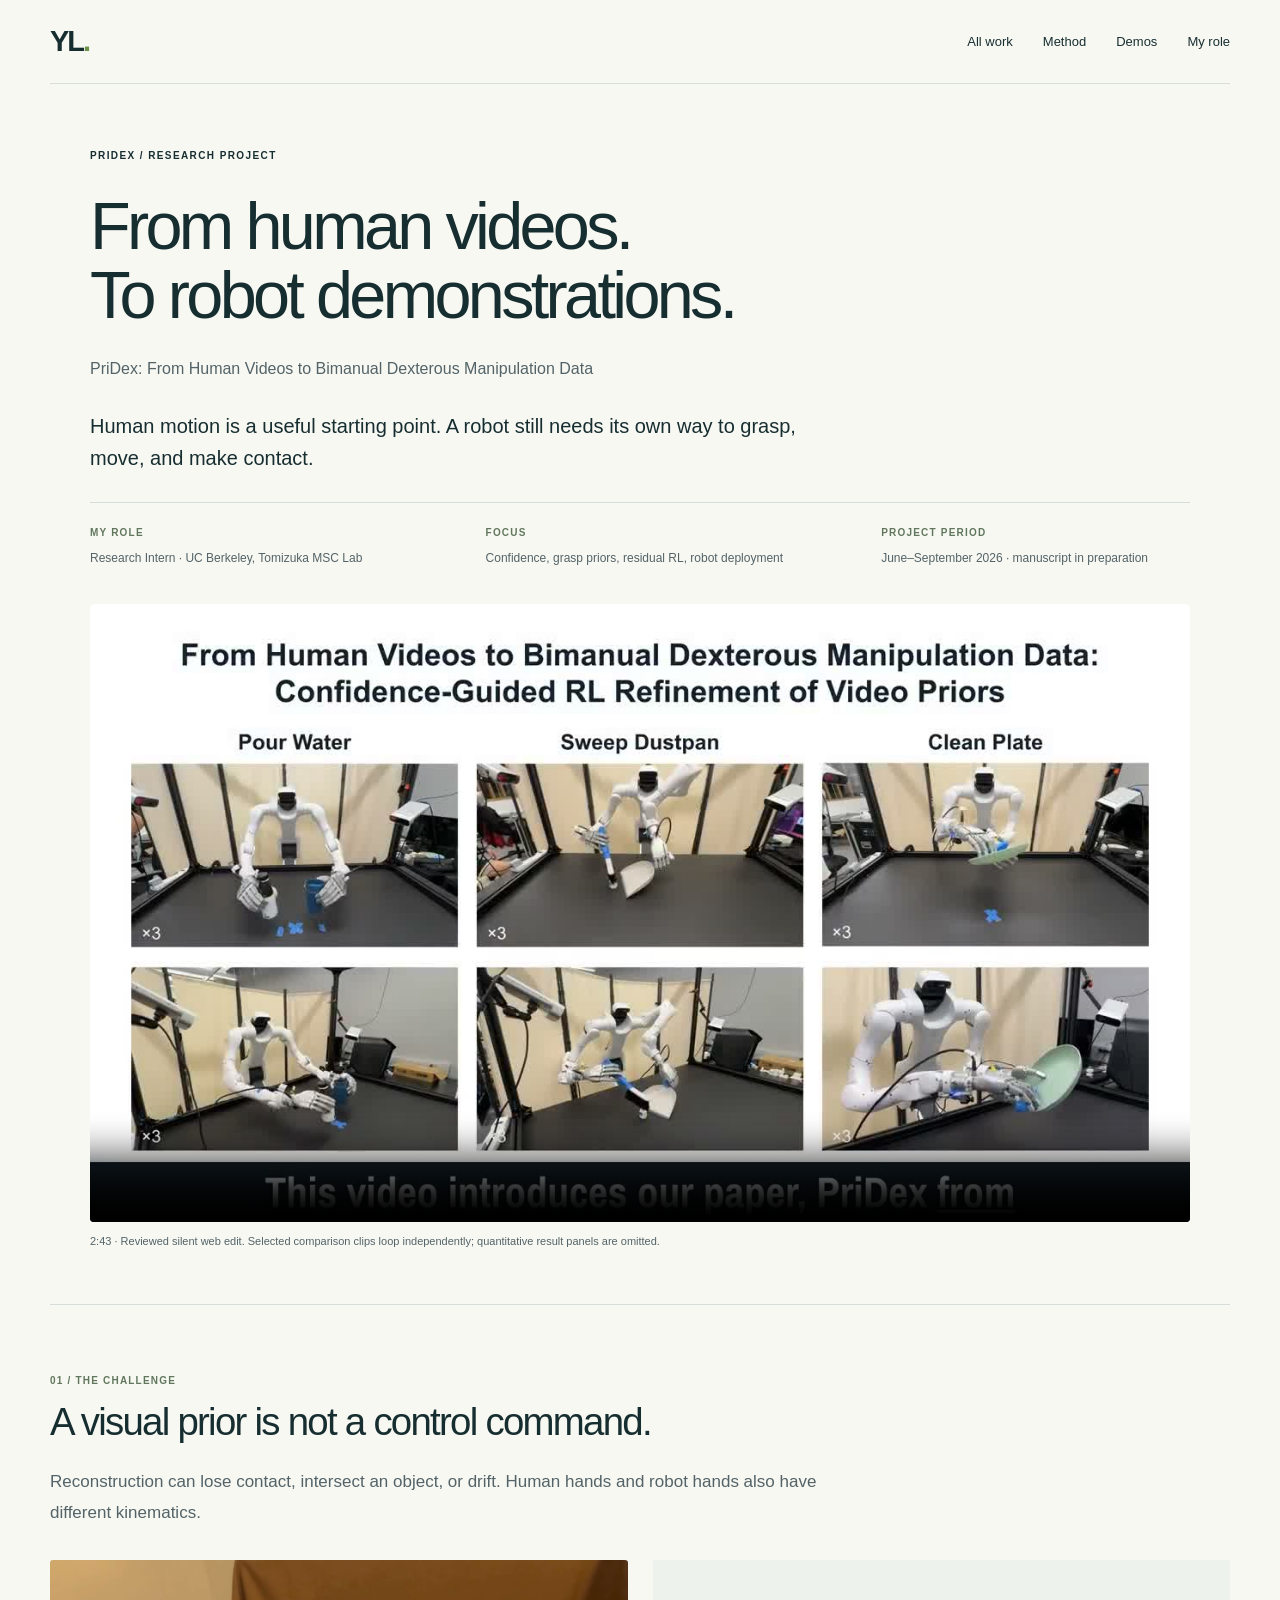
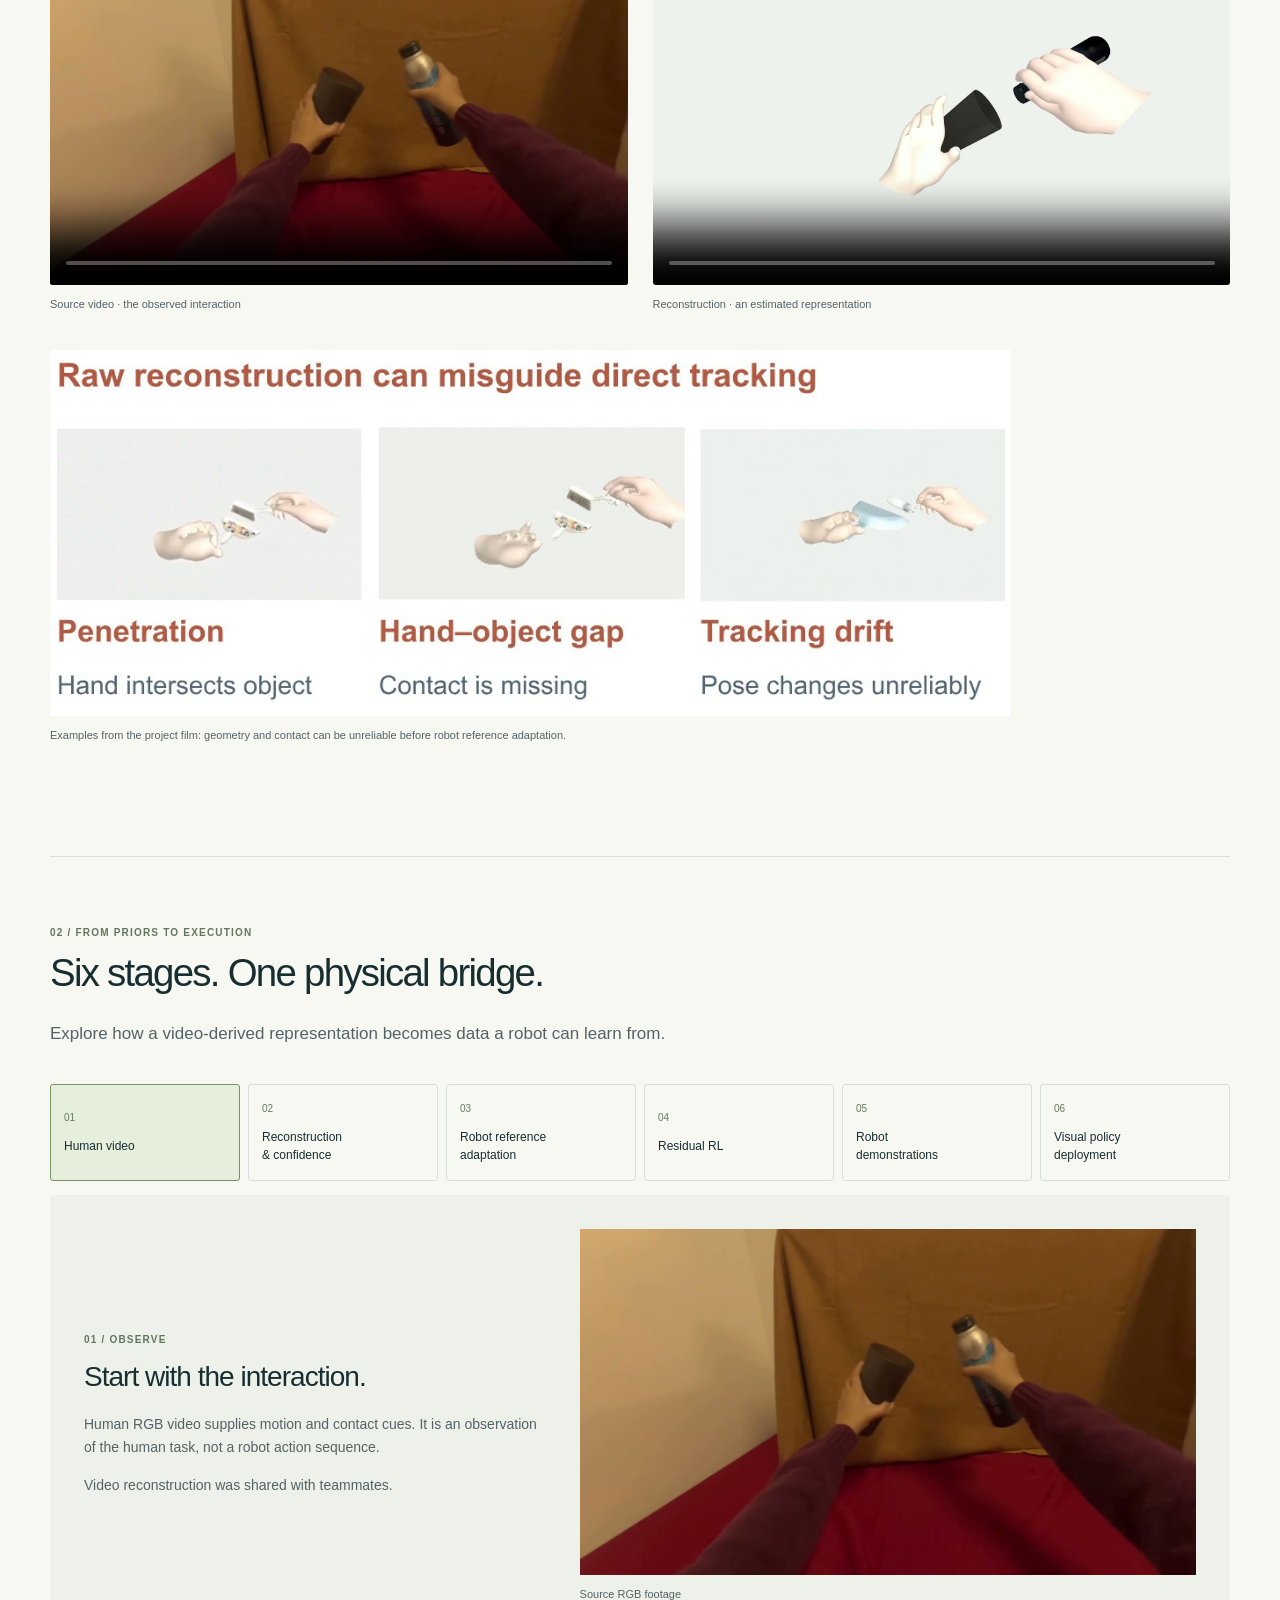
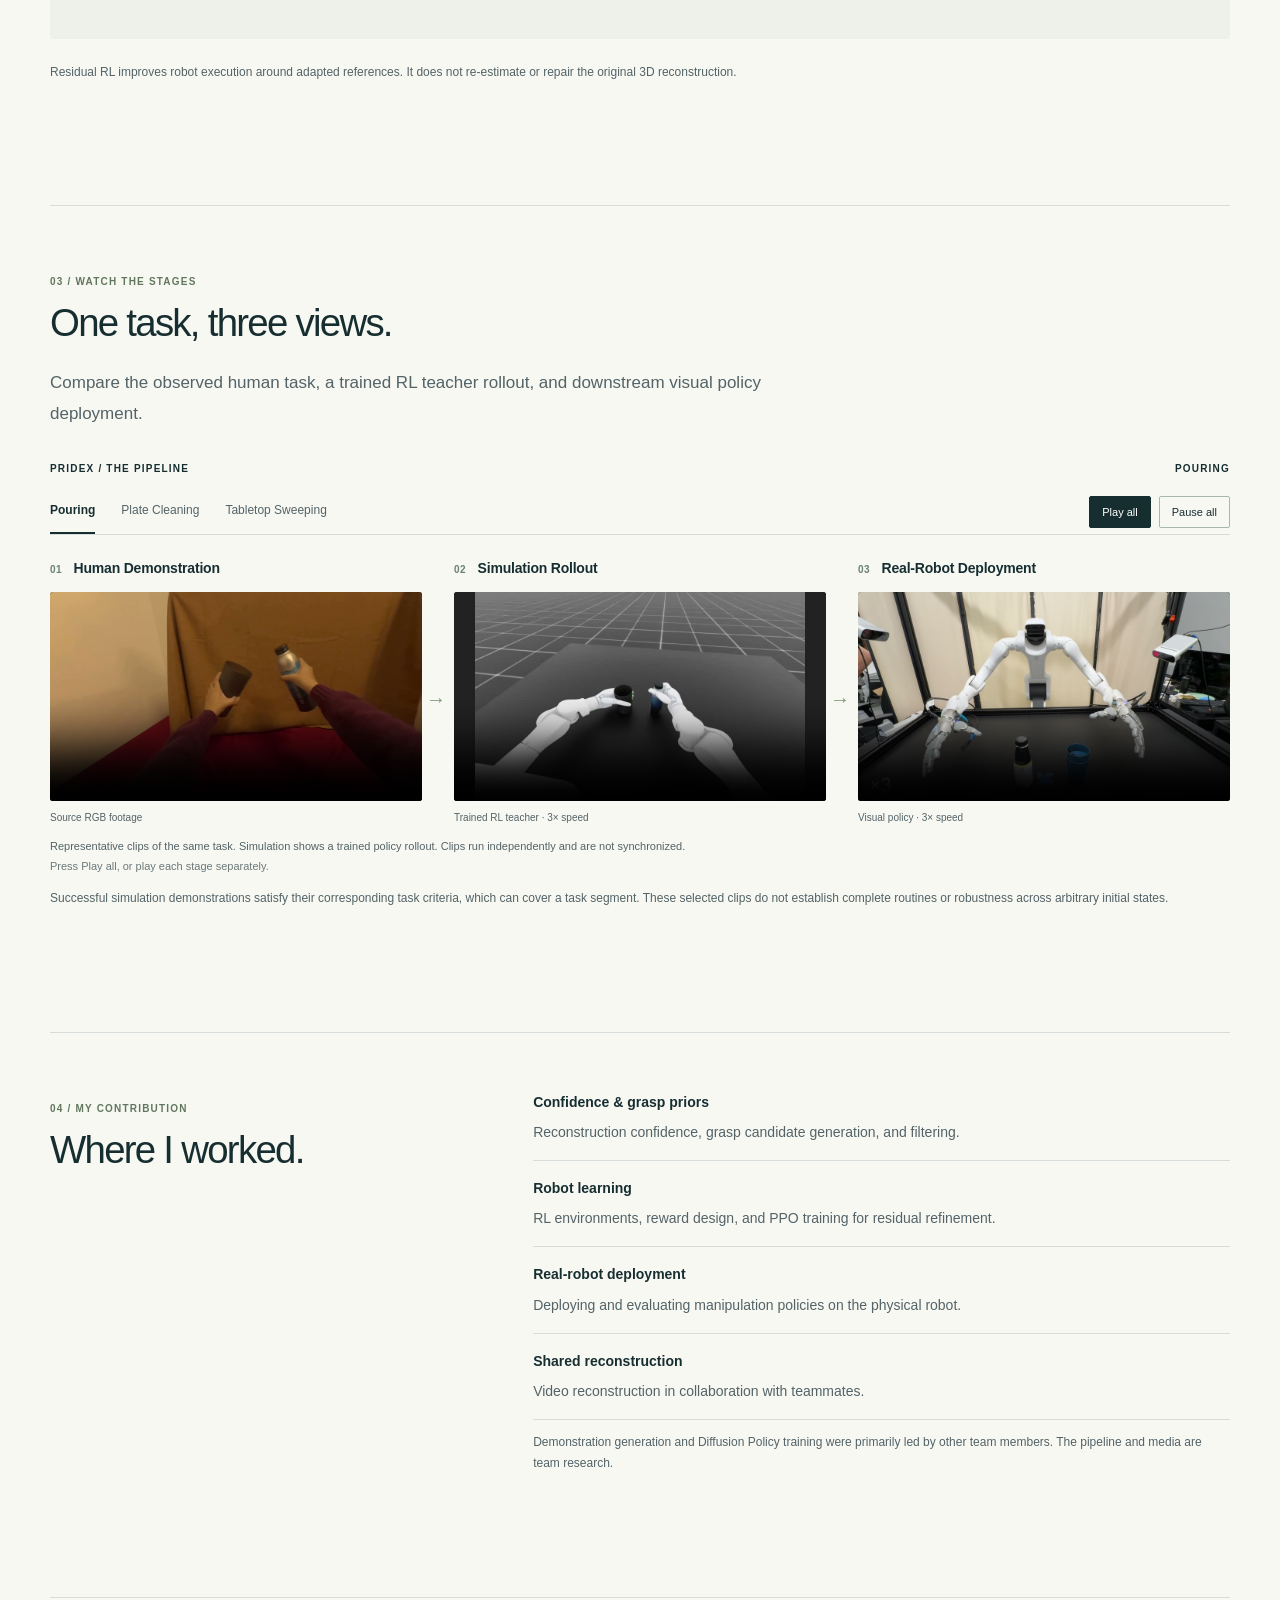
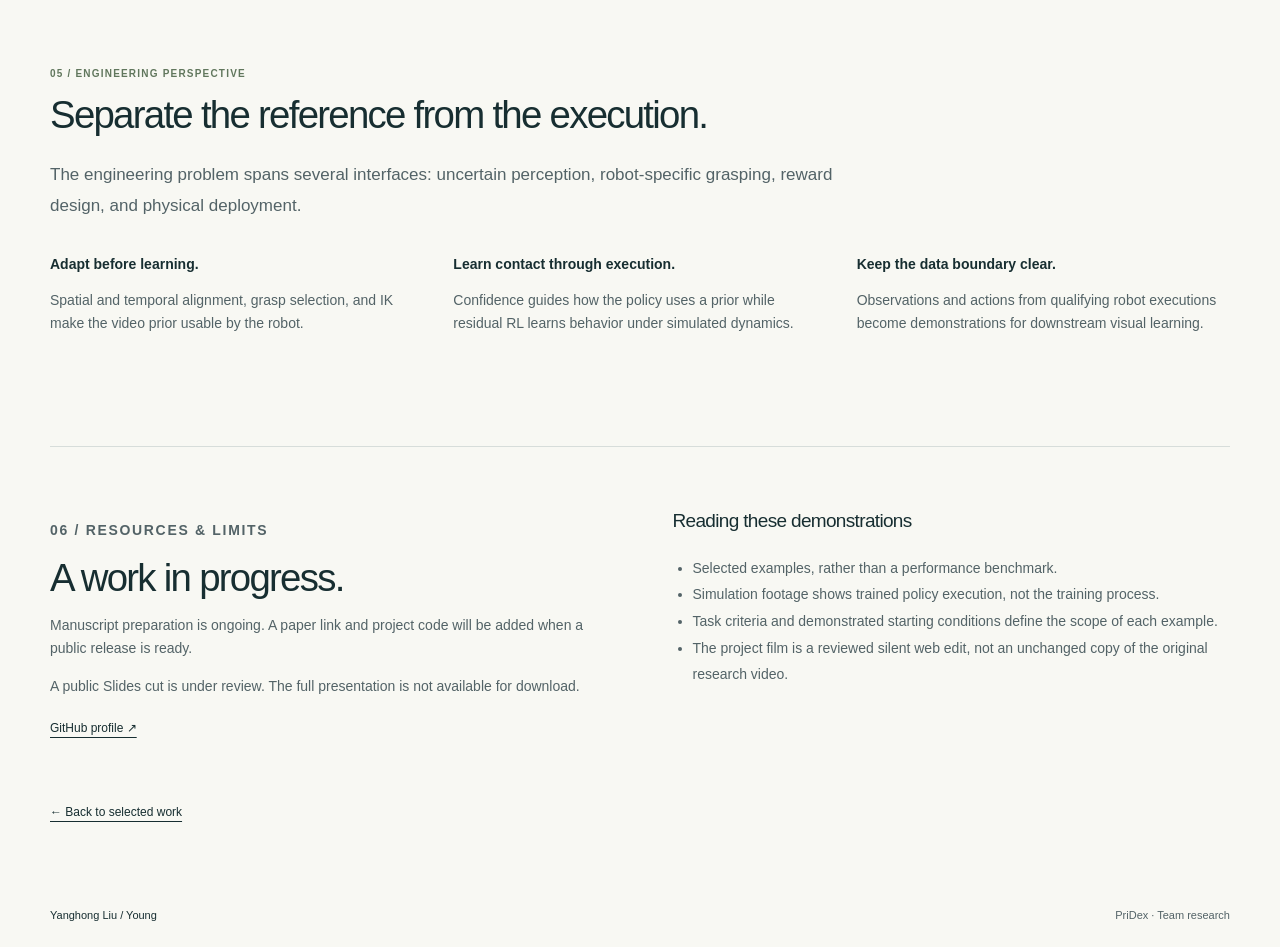
==== pridex.html @ e9cd51c3 "Publish existing personal website on GitHub Pages" ====
<!doctype html><html lang="en"><head><meta charset="utf-8"><meta name="viewport" content="width=device-width, initial-scale=1"><meta name="description" content="PriDex: From Human Videos to Bimanual Dexterous Manipulation Data. Project and contributions by Yanghong Liu."><title>PriDex · Yanghong Liu</title><link rel="stylesheet" href="styles.css?v=20261018-project-page"><link rel="stylesheet" href="pridex.css?v=20261018-project-page"></head><body class="project-page"><a class="skip" href="#main">Skip to content</a><header class="header wrap"><a class="wordmark" href="index.html" aria-label="Yanghong Liu, home">YL<span>.</span></a><nav aria-label="Project navigation"><a href="index.html#work">All work</a><a href="#method">Method</a><a href="#task-demos">Demos</a><a href="#contribution">My role</a></nav></header>
<main id="main" class="wrap">
<section class="project-intro" aria-labelledby="project-title"><p class="eyebrow">PRIDEX / RESEARCH PROJECT</p><h1 id="project-title">From human videos.<br>To robot demonstrations.</h1><p class="official-title">PriDex: From Human Videos to Bimanual Dexterous Manipulation Data</p><p class="project-lede">Human motion is a useful starting point. A robot still needs its own way to grasp, move, and make contact.</p><dl class="project-facts"><div><dt>My role</dt><dd>Research Intern · UC Berkeley, Tomizuka MSC Lab</dd></div><div><dt>Focus</dt><dd>Confidence, grasp priors, residual RL, robot deployment</dd></div><div><dt>Project period</dt><dd>June–September 2026 · manuscript in preparation</dd></div></dl>
<figure class="film"><video class="story-video" controls muted playsinline preload="none" poster="assets/pridex-film-cover.jpg" aria-label="PriDex reviewed project film"><source src="assets/pridex-project-film-web.mp4" data-src="assets/pridex-project-film-web.mp4" type="video/mp4"></video><figcaption>2:43 · Reviewed silent web edit. Selected comparison clips loop independently; quantitative result panels are omitted.</figcaption></figure></section>

<section class="case-section" id="challenge" aria-labelledby="challenge-title"><p class="case-label">01 / THE CHALLENGE</p><h2 id="challenge-title">A visual prior is not a control command.</h2><p class="section-deck">Reconstruction can lose contact, intersect an object, or drift. Human hands and robot hands also have different kinematics.</p><div class="comparison"><figure><video class="story-video" controls muted playsinline preload="none" poster="assets/pridex-pouring-human.jpg" aria-label="Source human pouring video"><source src="assets/pridex-pouring-human.mp4" data-src="assets/pridex-pouring-human.mp4" type="video/mp4"></video><figcaption>Source video · the observed interaction</figcaption></figure><figure><video class="story-video" id="method-reconstruction" controls muted playsinline preload="none" poster="assets/pridex-reconstruction.jpg" aria-label="Estimated hands and object motion"><source src="assets/pridex-reconstruction.mp4" data-src="assets/pridex-reconstruction.mp4" type="video/mp4"></video><figcaption>Reconstruction · an estimated representation</figcaption></figure></div><figure class="problem-strip"><img src="assets/pridex-reconstruction-errors.jpg" width="1092" height="416" loading="lazy" alt="Examples of penetration, a hand-object gap, and tracking drift in reconstructed human motion."><figcaption>Examples from the project film: geometry and contact can be unreliable before robot reference adaptation.</figcaption></figure></section>

<section class="case-section" id="method" aria-labelledby="method-title"><p class="case-label">02 / FROM PRIORS TO EXECUTION</p><h2 id="method-title">Six stages. One physical bridge.</h2><p class="section-deck">Explore how a video-derived representation becomes data a robot can learn from.</p><div class="flow-tabs" role="tablist" aria-label="PriDex pipeline stages"><button role="tab" id="flow-tab-0" aria-controls="flow-panel" aria-selected="true" data-flow="0">01<span>Human video</span></button><button role="tab" id="flow-tab-1" aria-controls="flow-panel" aria-selected="false" tabindex="-1" data-flow="1">02<span>Reconstruction<br>& confidence</span></button><button role="tab" id="flow-tab-2" aria-controls="flow-panel" aria-selected="false" tabindex="-1" data-flow="2">03<span>Robot reference<br>adaptation</span></button><button role="tab" id="flow-tab-3" aria-controls="flow-panel" aria-selected="false" tabindex="-1" data-flow="3">04<span>Residual RL</span></button><button role="tab" id="flow-tab-4" aria-controls="flow-panel" aria-selected="false" tabindex="-1" data-flow="4">05<span>Robot<br>demonstrations</span></button><button role="tab" id="flow-tab-5" aria-controls="flow-panel" aria-selected="false" tabindex="-1" data-flow="5">06<span>Visual policy<br>deployment</span></button></div><div class="flow-panel" id="flow-panel" role="tabpanel" aria-labelledby="flow-tab-0" tabindex="0"><div><p id="flow-kicker" class="case-label">01 / OBSERVE</p><h3 id="flow-title">Start with the interaction.</h3><p id="flow-copy">Human RGB video supplies motion and contact cues. It is an observation of the human task, not a robot action sequence.</p><p id="flow-credit" class="small-note">Video reconstruction was shared with teammates.</p></div><figure><img id="flow-image" src="assets/pridex-pouring-human.jpg" width="1280" height="720" loading="lazy" alt="Source human demonstration"><figcaption id="flow-caption">Source RGB footage</figcaption></figure></div><p class="method-boundary">Residual RL improves robot execution around adapted references. It does not re-estimate or repair the original 3D reconstruction.</p></section>

<section class="case-section" aria-labelledby="demos-title"><p class="case-label">03 / WATCH THE STAGES</p><h2 id="demos-title">One task, three views.</h2><p class="section-deck">Compare the observed human task, a trained RL teacher rollout, and downstream visual policy deployment.</p>      <figure class="demo" id="task-demos">
        <div class="demo-label"><span>PRIDEX / THE PIPELINE</span><span id="task-label">POURING</span></div>
        <div class="pipeline-toolbar">
          <div class="demo-controls" role="group" aria-label="Choose a manipulation task">
            <button type="button" aria-pressed="true" data-clip="pouring">Pouring</button>
            <button type="button" aria-pressed="false" data-clip="cleaning">Plate Cleaning</button>
            <button type="button" aria-pressed="false" data-clip="sweeping">Tabletop Sweeping</button>
          </div>
          <div class="play-controls" role="group" aria-label="Pipeline playback"><button type="button" id="play-all">Play all</button><button type="button" id="pause-all">Pause all</button></div>
        </div>
        <ol class="pipeline-stages" aria-label="Human demonstration to simulation rollout to real-robot deployment">
          <li class="pipeline-stage"><h3><span>01</span> Human Demonstration</h3><video id="human-demo" data-stage="human" controls muted playsinline preload="none" poster="assets/pridex-pouring-human.jpg" aria-label="Pouring human RGB demonstration"><source src="assets/pridex-pouring-human.mp4" data-src="assets/pridex-pouring-human.mp4" type="video/mp4">Your browser does not support embedded video.</video><p class="stage-note" id="human-note">Source RGB footage</p><span class="flow-arrow" aria-hidden="true">→</span></li>
          <li class="pipeline-stage"><h3><span>02</span> Simulation Rollout</h3><video id="simulation-demo" data-stage="simulation" controls muted playsinline preload="none" poster="assets/pridex-pouring-simulation.jpg" aria-label="Pouring trained RL teacher rollout in simulation, 3 times speed"><source src="assets/pridex-pouring-simulation.mp4" data-src="assets/pridex-pouring-simulation.mp4" type="video/mp4">Your browser does not support embedded video.</video><p class="stage-note" id="simulation-note">Trained RL teacher · 3× speed</p><span class="flow-arrow" aria-hidden="true">→</span></li>
          <li class="pipeline-stage"><h3><span>03</span> Real-Robot Deployment</h3><video id="robot-demo" data-stage="robot" controls muted playsinline preload="none" poster="assets/pridex-pouring.jpg" aria-label="Pouring real-robot visual policy deployment, 3 times speed"><source src="assets/pridex-pouring.mp4" data-src="assets/pridex-pouring.mp4" type="video/mp4">Your browser does not support embedded video.</video><p class="stage-note" id="robot-note">Visual policy · 3× speed</p></li>
        </ol>
        <figcaption>Representative clips of the same task. Simulation shows a trained policy rollout. Clips run independently and are not synchronized.<br><span id="media-status" role="status">Press Play all, or play each stage separately.</span></figcaption>
      </figure>
<p class="small-note">Successful simulation demonstrations satisfy their corresponding task criteria, which can cover a task segment. These selected clips do not establish complete routines or robustness across arbitrary initial states.</p></section>

<section class="case-section contribution-section" id="contribution" aria-labelledby="contribution-title"><div><p class="case-label">04 / MY CONTRIBUTION</p><h2 id="contribution-title">Where I worked.</h2></div><div><ul class="role-list"><li><strong>Confidence & grasp priors</strong><span>Reconstruction confidence, grasp candidate generation, and filtering.</span></li><li><strong>Robot learning</strong><span>RL environments, reward design, and PPO training for residual refinement.</span></li><li><strong>Real-robot deployment</strong><span>Deploying and evaluating manipulation policies on the physical robot.</span></li><li><strong>Shared reconstruction</strong><span>Video reconstruction in collaboration with teammates.</span></li></ul><p class="team-credit">Demonstration generation and Diffusion Policy training were primarily led by other team members. The pipeline and media are team research.</p></div></section>

<section class="case-section engineering" aria-labelledby="engineering-title"><p class="case-label">05 / ENGINEERING PERSPECTIVE</p><h2 id="engineering-title">Separate the reference from the execution.</h2><p class="section-deck">The engineering problem spans several interfaces: uncertain perception, robot-specific grasping, reward design, and physical deployment.</p><div class="engineering-notes"><p><strong>Adapt before learning.</strong> Spatial and temporal alignment, grasp selection, and IK make the video prior usable by the robot.</p><p><strong>Learn contact through execution.</strong> Confidence guides how the policy uses a prior while residual RL learns behavior under simulated dynamics.</p><p><strong>Keep the data boundary clear.</strong> Observations and actions from qualifying robot executions become demonstrations for downstream visual learning.</p></div></section>

<section class="case-section resources" id="resources" aria-labelledby="resources-title"><div><p class="case-label">06 / RESOURCES & LIMITS</p><h2 id="resources-title">A work in progress.</h2><p>Manuscript preparation is ongoing. A paper link and project code will be added when a public release is ready.</p><p class="small-note">A public Slides cut is under review. The full presentation is not available for download.</p><a href="https://github.com/yanghong-liu?tab=repositories" target="_blank" rel="noopener noreferrer">GitHub profile ↗</a></div><div><h3>Reading these demonstrations</h3><ul><li>Selected examples, rather than a performance benchmark.</li><li>Simulation footage shows trained policy execution, not the training process.</li><li>Task criteria and demonstrated starting conditions define the scope of each example.</li><li>The project film is a reviewed silent web edit, not an unchanged copy of the original research video.</li></ul></div></section>
<a class="back-work" href="index.html#work">← Back to selected work</a></main><footer class="wrap"><span>Yanghong Liu / Young</span><span>PriDex · Team research</span></footer><script src="script.js?v=20261018-project-page"></script><script src="pridex.js?v=20261018-project-page"></script></body></html>
---- styles.css ----
:root{--paper:#f8f8f3;--ink:#172e31;--muted:#536367;--line:#d7ddda;--accent:#c6e084;--dark:#173a3b}*{box-sizing:border-box}html{scroll-behavior:smooth;scroll-padding-top:28px}body{margin:0;background:var(--paper);color:var(--ink);font-family:-apple-system,BlinkMacSystemFont,"Segoe UI",Arial,sans-serif;font-size:16px;line-height:1.65}a{color:inherit;text-underline-offset:5px}button{font:inherit}a:focus-visible,button:focus-visible,video:focus-visible{outline:3px solid #4f7320;outline-offset:5px}.wrap{width:min(1180px,calc(100% - 96px));margin-inline:auto}.review-banner{background:var(--dark);color:#e9f1e8;padding:8px 24px;text-align:center;font-size:10px;letter-spacing:.14em;font-weight:700}.review-banner span{margin-left:20px;font-weight:400;letter-spacing:.03em}.header{display:flex;align-items:center;justify-content:space-between;padding-block:27px;border-bottom:1px solid var(--line)}.wordmark{text-decoration:none;font-size:29px;font-weight:800;letter-spacing:-2px;line-height:1}.wordmark span{color:#699246}.header nav{display:flex;gap:30px;font-size:13px}.header nav a{text-decoration:none}.header nav a:hover{text-decoration:underline}.skip{position:absolute;top:-100px;left:20px;z-index:10;background:#fff;padding:12px}.skip:focus{top:12px}.hero{display:grid;grid-template-columns:.9fr 1.1fr;gap:65px;align-items:center;padding-block:74px 85px}.eyebrow,.section-number,.project-kind,.timeline-meta{font-size:10px;font-weight:700;letter-spacing:.14em}.eyebrow{display:flex;align-items:center;gap:8px;margin:0 0 27px}.dot{width:7px;height:7px;border-radius:50%;background:#6b9343}h1{font-size:clamp(64px,7vw,100px);line-height:.98;letter-spacing:-.065em;font-weight:550;margin:0 0 22px}.name-dot{color:#799c51}.nickname{font-size:19px;margin:0 0 20px}.hero-description{font-size:17px;line-height:1.65;max-width:390px;margin-bottom:21px;color:var(--muted)}.availability{font-size:12px;max-width:340px;color:var(--muted)}.hero-links{display:flex;gap:25px;align-items:center;margin-top:30px;font-size:12px}.primary{background:var(--ink);color:#fff;padding:12px 19px;text-decoration:none;border-radius:2px}.primary span{margin-left:22px;color:var(--accent)}.text-link{text-decoration:none}.demo{margin:0;align-self:center}.demo-label{display:flex;justify-content:space-between;font-size:9px;letter-spacing:.12em;font-weight:700;margin-bottom:12px}.demo video{display:block;width:100%;aspect-ratio:16/10;object-fit:contain;background:#162226;border-radius:3px}.demo-controls{display:flex;gap:0;border-bottom:1px solid var(--line);margin-top:13px}.demo-controls button{border:0;border-bottom:2px solid transparent;background:none;color:var(--muted);padding:10px 0;margin-right:25px;font-size:12px;cursor:pointer}.demo-controls button[aria-pressed="true"]{color:var(--ink);border-bottom-color:var(--ink);font-weight:650}.demo figcaption{font-size:10px;line-height:1.7;color:var(--muted);margin-top:13px}.demo figcaption span{color:#6b7879}.section{border-top:1px solid var(--line);padding-block:62px}.section-number{margin:0 0 23px;color:#526a68}h2{font-size:clamp(30px,3vw,41px);line-height:1.16;font-weight:500;letter-spacing:-.045em;margin:0}h3{font-weight:500;letter-spacing:-.035em}h4{margin-top:0;font-size:12px;font-weight:700}.about{display:grid;grid-template-columns:1fr 1fr;gap:90px}.prose{font-size:15px;color:var(--muted)}.prose p:first-child{margin-top:0;color:var(--ink);font-size:18px}.prose p:last-child{margin-bottom:0}.section-heading{display:flex;justify-content:space-between;align-items:flex-end;margin-bottom:42px}.section-aside{font-size:11px;color:var(--muted)}.project{padding:36px 40px;margin-bottom:22px}.project:last-child{margin-bottom:0}.pridex{background:#eaf0e4}.agent{background:#e9eeed}.project-heading{display:flex;justify-content:space-between;gap:20px;align-items:flex-start}.project-kind{color:#536963;margin:0 0 17px;font-size:9px}.project h3{font-size:36px;line-height:1.12;margin:0 0 7px}.project-subtitle{margin:0;font-size:16px}.project-index{font-size:40px;line-height:1;color:#9baa9f;font-weight:300;letter-spacing:-.08em}.project-columns{display:grid;grid-template-columns:1fr 1fr;gap:65px;margin-top:30px;font-size:14px;color:#455b59}.project-columns p:first-child{margin-top:0}.project ul{padding-left:17px;margin-top:10px}.project li{margin-bottom:9px}.project h4{color:var(--ink);margin-bottom:12px}.credit,.release-note{font-size:11px;line-height:1.65;color:#63746b}.release-note{margin-top:23px}.technology{border-top:1px solid #cdd7cd;padding-top:17px;margin-top:24px;font-size:10px;color:#435d53}.technology span{margin-inline:12px;color:#91a393}.method-line{padding:5px 0 10px;margin:0 0 8px;border-bottom:1px solid #cdd7d3;font-size:13px}.experience{display:grid;grid-template-columns:1fr 1fr;gap:90px;padding-bottom:75px}.timeline article{padding-bottom:25px;margin-bottom:25px;border-bottom:1px solid var(--line)}.timeline article:last-child{margin:0;padding:0;border:0}.timeline-meta{font-size:9px;color:#60716b}.timeline h3{font-size:23px;margin:9px 0 2px}.timeline p{font-size:13px;color:var(--muted);max-width:430px}.timeline .institution{font-size:14px;color:var(--ink);margin-top:0}.contact{background:var(--dark);color:#edf3ec;padding-block:65px 70px}.contact .section-number{color:#b3c6bd}.contact h2{font-size:clamp(36px,5vw,60px);margin-bottom:19px}.contact p:not(.section-number){color:#c1d0c8;font-size:15px}.email{display:inline-block;font-size:clamp(19px,2.6vw,31px);margin-block:20px 24px;text-decoration:none;letter-spacing:-.035em;border-bottom:1px solid #7f9a8c}.email span{font-size:24px;color:var(--accent);margin-left:35px}.social-links{display:flex;gap:27px;font-size:12px}.social-links a{text-decoration:none}footer{display:flex;justify-content:space-between;padding-block:23px;font-size:11px}footer>span:last-child,.footer-nickname{color:var(--muted)}
@media(min-width:1600px){.hero{padding-block:90px 100px}}@media(max-width:1000px){.wrap{width:calc(100% - 64px)}.hero{gap:35px;padding-block:55px}.hero-links{gap:18px}.about,.experience{gap:45px}.project-columns{gap:35px}.project{padding:30px}.demo-label{font-size:8px}.header nav{gap:23px}}
@media(max-width:700px){.wrap{width:calc(100% - 40px)}.review-banner{font-size:8px;padding:8px 15px;letter-spacing:.1em}.review-banner span{display:block;font-size:9px;margin:2px 0 0}.header{padding-block:21px;align-items:flex-start}.header nav{gap:12px;font-size:10px;padding-top:5px}.wordmark{font-size:26px}.hero{grid-template-columns:1fr;gap:38px;padding-block:44px 42px}.eyebrow{font-size:9px;margin-bottom:24px}h1{font-size:clamp(52px,19vw,75px);line-height:.95}.nickname{font-size:18px;margin-bottom:17px}.hero-description{font-size:16px;max-width:100%;margin-top:12px}.availability{font-size:12px}.hero-links{margin-top:25px;gap:25px}.demo video{aspect-ratio:16/9}.demo-label{font-size:8px}.demo-controls{justify-content:space-between}.demo-controls button{margin-right:0;font-size:12px}.demo figcaption{font-size:9px}.section{padding-block:39px}.section-number{font-size:9px;margin-bottom:19px}.about,.experience{grid-template-columns:1fr;gap:26px}.prose{font-size:14px}.prose p:first-child{font-size:16px}.section-heading{margin-bottom:26px}.section-aside{display:none}.project{padding:24px 21px;margin-bottom:17px}.project-kind{font-size:8px;letter-spacing:.08em}.project h3{font-size:30px}.project-index{font-size:31px}.project-subtitle{font-size:14px}.project-columns{grid-template-columns:1fr;gap:21px;margin-top:24px;font-size:13px}.project-columns p:last-child{margin-bottom:0}.technology{font-size:9px;line-height:2}.technology span{margin-inline:6px}.timeline h3{font-size:22px}.contact{padding-block:43px 47px}.contact p:not(.section-number){font-size:14px}.email{font-size:23px}.email span{margin-left:12px;font-size:20px}.desktop-only{display:none}footer{font-size:9px;gap:12px}.contact h2{font-size:40px}}
@media(prefers-reduced-motion:reduce){html{scroll-behavior:auto}}

/* PriDex task pipeline */
.hero{gap:40px;padding-block:55px 65px}.hero>.intro{grid-column:1/-1;display:grid;grid-template-columns:.9fr 1.1fr;gap:65px;align-items:center}.intro-copy{max-width:520px}.intro-copy .hero-description{max-width:500px}.intro-copy .availability{max-width:450px}.demo{grid-column:1/-1;width:100%;min-width:0}.demo-label{font-size:10px}.pipeline-toolbar{display:flex;justify-content:space-between;align-items:center;gap:25px;margin:0 0 24px;border-bottom:1px solid var(--line)}.demo-controls{margin:0;border:0;gap:26px}.demo-controls button{margin-right:0;padding:11px 0;font-size:12px}.play-controls{display:flex;gap:8px;flex-shrink:0}.play-controls button{font-size:11px;padding:6px 12px;border:1px solid #a7b8ad;border-radius:2px;background:transparent;color:var(--ink);cursor:pointer}.play-controls button:first-child{background:var(--ink);color:white;border-color:var(--ink)}.pipeline-stages{list-style:none;margin:0;padding:0;display:grid;grid-template-columns:repeat(3,minmax(0,1fr));gap:32px}.pipeline-stage{position:relative;min-width:0}.pipeline-stage h3{font-size:14px;font-weight:550;letter-spacing:-.015em;margin:0 0 14px;line-height:1.4}.pipeline-stage h3>span{font-size:10px;letter-spacing:.04em;color:#6a8174;margin-right:8px}.pipeline-stage video{aspect-ratio:16/9;object-fit:contain}.stage-note{font-size:10px;color:var(--muted);margin:9px 0 0}.flow-arrow{position:absolute;right:-24px;top:calc(50% - 10px);font-size:20px;color:#829878}.demo figcaption{font-size:11px;max-width:820px;line-height:1.75;margin-top:21px}
@media(max-width:1000px){.hero>.intro{gap:35px}.pipeline-stages{gap:26px}.pipeline-stage h3{font-size:12px}.pipeline-stage h3>span{margin-right:4px}.flow-arrow{right:-21px;font-size:18px}}
@media(max-width:700px){.hero{padding-block:40px;gap:34px}.hero>.intro{display:block}.intro-copy{margin-top:22px}.pipeline-toolbar{display:block;margin-bottom:23px}.demo-controls{display:grid;grid-template-columns:repeat(3,minmax(0,1fr));gap:15px;align-items:stretch}.demo-controls button{font-size:11px;text-align:left;line-height:1.4;padding:10px 0}.play-controls{padding:14px 0;justify-content:flex-end}.play-controls button{font-size:11px}.pipeline-stages{grid-template-columns:1fr;gap:37px}.pipeline-stage h3{font-size:15px;margin-bottom:12px}.pipeline-stage h3>span{font-size:11px;margin-right:8px}.stage-note{font-size:10px}.flow-arrow{top:auto;right:calc(50% - 8px);bottom:-31px;transform:rotate(90deg);font-size:19px}.demo figcaption{font-size:10px;margin-top:21px}.demo-label{font-size:9px;gap:10px}}

/* Optional method evidence, kept collapsed for a concise project overview. */
.method-details{border-top:1px solid #cbd5c8;margin-top:24px;padding-top:19px}.method-details summary{cursor:pointer;font-size:14px;font-weight:600;color:var(--ink);padding:3px 0;list-style-position:inside}.method-details summary span{font-size:11px;color:var(--muted);font-weight:400;margin-left:15px}.method-intro{font-size:12px;color:var(--muted);margin-block:19px 24px}.method-assets{display:grid;grid-template-columns:repeat(2,minmax(0,1fr));gap:28px}.method-assets figure{min-width:0;margin:0}.method-assets h4{font-size:12px;margin-bottom:12px}.method-assets img,.method-assets video{display:block;width:100%;height:auto;aspect-ratio:16/9;object-fit:contain;background:#fff;border-radius:2px}.method-assets figcaption{font-size:11px;color:var(--muted);line-height:1.7;margin-top:12px}.method-credit{font-size:10px;color:#617465;margin:18px 0 0}@media(max-width:700px){.method-details summary span{display:block;margin:6px 0 0 18px;font-size:10px}.method-assets{grid-template-columns:1fr;gap:26px}.method-assets figcaption{font-size:11px}.method-intro{font-size:11px;margin-bottom:21px}}

/* PriDex detail: references, learned execution, and demonstration data. */
.pridex-overview{max-width:800px;font-size:15px;color:var(--muted);margin-top:25px}.pridex-overview>p{margin:0 0 16px}.project-links{display:flex;flex-wrap:wrap;gap:12px 26px;align-items:center;font-size:12px}.project-links .release-note{color:#627060;font-size:11px}.project-detail summary{padding-block:7px}.detail-section{margin-top:32px;padding-top:28px;border-top:1px solid #cbd5c8;font-size:14px;color:var(--muted)}.detail-section:first-of-type{border-top:0;padding-top:0}.detail-number{font-size:9px;font-weight:650;letter-spacing:.12em;margin:0 0 12px;color:#607565}.detail-section>h4{font-size:22px;font-weight:550;letter-spacing:-.025em;line-height:1.25;margin:0 0 18px;color:var(--ink)}.detail-section>p:not(.detail-number){max-width:820px}.reference-process{margin:22px 0 32px;padding-left:24px;max-width:880px}.reference-process li{padding-left:8px;margin:0 0 21px}.reference-process li::marker{color:#69844f;font-size:12px;font-weight:700}.reference-process h5,.method-assets h5{font-size:14px;line-height:1.4;color:var(--ink);margin:0 0 8px;font-weight:650}.reference-process p{margin:0}.contribution-list{padding-left:20px;max-width:820px}.contribution-list li{margin-bottom:12px;padding-left:5px}.contribution-list strong{color:var(--ink);font-weight:600}.detail-section .credit{font-size:12px;line-height:1.75}.demo-reading{margin:24px 0}.demo-reading>div{display:grid;grid-template-columns:190px minmax(0,1fr);gap:22px;border-top:1px solid #cbd5c8;padding-block:15px}.demo-reading dt{font-size:13px;color:var(--ink);font-weight:600}.demo-reading dd{margin:0;font-size:13px;max-width:650px}.demo-scope{font-size:12px;line-height:1.8}.project-return{display:inline-block;font-size:12px;margin-top:10px}@media(max-width:700px){.pridex-overview{font-size:13px;margin-top:21px}.project-links{display:block;font-size:11px}.project-links .release-note{display:block;margin-top:12px}.detail-section{font-size:13px;margin-top:27px;padding-top:23px}.detail-section>h4{font-size:20px}.detail-number{font-size:8px}.reference-process{padding-left:18px;margin-bottom:26px}.reference-process li{padding-left:4px}.reference-process h5,.method-assets h5{font-size:13px}.demo-reading>div{display:block;padding-block:14px}.demo-reading dt{margin-bottom:6px}.demo-reading dd{font-size:12px}.demo-scope{font-size:11px}}

/* A small early-career note, secondary to current research. */
.early-robotics{border-top:1px solid var(--line);padding-block:30px 35px}.early-robotics h2{font-size:23px;font-weight:500;letter-spacing:-.025em;line-height:1.3;margin:0 0 22px}.early-content{display:grid;grid-template-columns:1.1fr .9fr;gap:50px}.early-duties{margin:0}.early-duties>div+div{margin-top:15px}.early-duties dt{font-size:12px;font-weight:600;line-height:1.5}.early-duties dd{font-size:12px;color:var(--muted);line-height:1.75;margin:4px 0 0;max-width:530px}.early-awards h3{font-size:12px;font-weight:600;letter-spacing:0;margin:0 0 9px}.early-awards ul{margin:0;padding-left:17px;font-size:11px;line-height:1.8;color:var(--muted)}.early-awards li+li{margin-top:10px}@media(max-width:700px){.early-robotics{padding-block:27px 30px}.early-robotics h2{font-size:21px;margin-bottom:19px}.early-content{grid-template-columns:1fr;gap:23px}.early-duties dt{font-size:11px}.early-duties dd{font-size:11px}.early-awards ul{font-size:10px}}

/* Concise PriDex entry; task demonstrations live on the project page. */
.home-pridex{display:grid;grid-template-columns:.8fr 1.2fr;gap:42px;align-items:center}.home-project-summary{font-size:14px;line-height:1.8;color:var(--muted);max-width:450px}.home-project-actions{display:flex;align-items:center;gap:23px;font-size:12px;margin-top:25px}.overview-figure{margin:0;min-width:0}.overview-figure video{width:100%;display:block;aspect-ratio:16/9;background:#e9eeed;border-radius:3px}.overview-figure figcaption{font-size:10px;color:var(--muted);margin-top:9px}@media(max-width:800px){.home-pridex{grid-template-columns:1fr;gap:28px}.home-project-actions{gap:20px}.home-project-summary{font-size:13px}}
---- pridex.css ----
.project-page main{padding-top:64px}.project-intro{max-width:1100px;margin:auto}.project-intro h1{font-size:clamp(42px,5.2vw,78px);font-weight:500;line-height:1.04;letter-spacing:-.055em;margin-bottom:26px}.official-title{font-size:16px;max-width:800px;color:var(--muted)}.project-lede{font-size:20px;max-width:760px;line-height:1.6;margin:28px 0}.project-facts{display:grid;grid-template-columns:1.2fr 1.2fr 1fr;gap:25px;border-top:1px solid var(--line);padding-top:22px;margin-bottom:35px}.project-facts dt,.case-label{font-size:10px;letter-spacing:.12em;text-transform:uppercase;font-weight:650;color:#61775d}.project-facts dd{font-size:12px;margin:7px 0 0;color:var(--muted)}figure{margin:0}.film video{display:block;width:100%;aspect-ratio:16/9;background:#e9eeed;border-radius:4px}.project-page figcaption{font-size:11px;line-height:1.8;color:var(--muted);margin-top:10px}.case-section{border-top:1px solid var(--line);padding-block:58px;margin-top:52px}.case-section h2{font-size:clamp(28px,3vw,42px);max-width:820px}.section-deck{font-size:17px;line-height:1.8;max-width:790px;color:var(--muted);margin:23px 0 32px}.comparison{display:grid;grid-template-columns:1fr 1fr;gap:25px}.comparison video{width:100%;display:block;aspect-ratio:16/9;background:#e9eeed;border-radius:3px}.problem-strip{margin-top:35px;max-width:960px}.problem-strip img{display:block;width:100%;height:auto}.flow-tabs{display:grid;grid-template-columns:repeat(6,minmax(0,1fr));gap:8px;margin-top:35px}.flow-tabs button{border:1px solid var(--line);border-radius:3px;background:transparent;text-align:left;color:#667a62;padding:16px 13px;cursor:pointer;font-size:10px;min-width:0}.flow-tabs span{display:block;font-size:12px;color:var(--ink);line-height:1.5;margin-top:10px}.flow-tabs button[aria-selected=true]{background:#e6eedc;border-color:#799364}.flow-tabs button:focus-visible{outline:3px solid #638144;outline-offset:2px}.flow-panel{display:grid;grid-template-columns:.85fr 1.15fr;gap:40px;align-items:center;background:#edf1e9;padding:34px;margin-top:14px;border-radius:3px}.flow-panel h3{font-size:28px;line-height:1.2;margin:12px 0 19px}.flow-panel p:not(.case-label){font-size:14px;color:var(--muted)}.flow-panel img{display:block;width:100%;height:auto;aspect-ratio:16/9;object-fit:contain;background:#fff}.flow-panel .small-note{font-size:11px}.method-boundary{font-size:12px;max-width:820px;color:var(--muted);margin-top:24px}.project-page .demo{margin-top:30px}.small-note{font-size:12px;color:var(--muted);line-height:1.8}.contribution-section{display:grid;grid-template-columns:.75fr 1.25fr;gap:65px}.role-list{list-style:none;padding:0;margin:0}.role-list li{border-bottom:1px solid var(--line);padding:16px 0}.role-list li:first-child{padding-top:0}.role-list strong{display:block;font-size:14px;font-weight:600}.role-list span{display:block;font-size:14px;color:var(--muted);margin-top:7px}.team-credit{font-size:12px;line-height:1.8;color:var(--muted)}.engineering-notes{display:grid;grid-template-columns:repeat(3,1fr);gap:30px}.engineering-notes p{font-size:14px;color:var(--muted);margin:0}.engineering-notes strong{display:block;color:var(--ink);margin-bottom:13px;font-weight:600}.resources{display:grid;grid-template-columns:1fr 1fr;gap:65px}.resources p,.resources li{font-size:14px;color:var(--muted)}.resources h3{font-size:19px;margin:0 0 19px}.resources ul{padding-left:20px;line-height:1.9}.resources a,.back-work{font-size:12px}.back-work{display:inline-block;margin-bottom:60px}
@media(max-width:800px){.project-facts{grid-template-columns:1fr}.flow-tabs{grid-template-columns:repeat(3,minmax(0,1fr))}.flow-panel{grid-template-columns:1fr;padding:25px;gap:22px}.contribution-section,.resources{grid-template-columns:1fr;gap:30px}.engineering-notes{grid-template-columns:1fr;gap:25px}}@media(max-width:700px){.project-page main{padding-top:36px}.project-intro h1{font-size:43px}.official-title{font-size:13px}.project-lede{font-size:17px}.case-section{padding-block:35px;margin-top:32px}.case-section h2{font-size:29px}.section-deck{font-size:14px}.comparison{grid-template-columns:1fr;gap:25px}.flow-tabs{grid-template-columns:repeat(2,minmax(0,1fr))}.flow-tabs button{padding:12px}.flow-tabs span{font-size:11px}.flow-panel{padding:20px}.flow-panel h3{font-size:24px}.flow-panel p:not(.case-label){font-size:13px}.project-page figcaption{font-size:10px}.role-list span,.engineering-notes p,.resources p,.resources li{font-size:13px}.project-page .header nav{gap:14px;font-size:11px}}
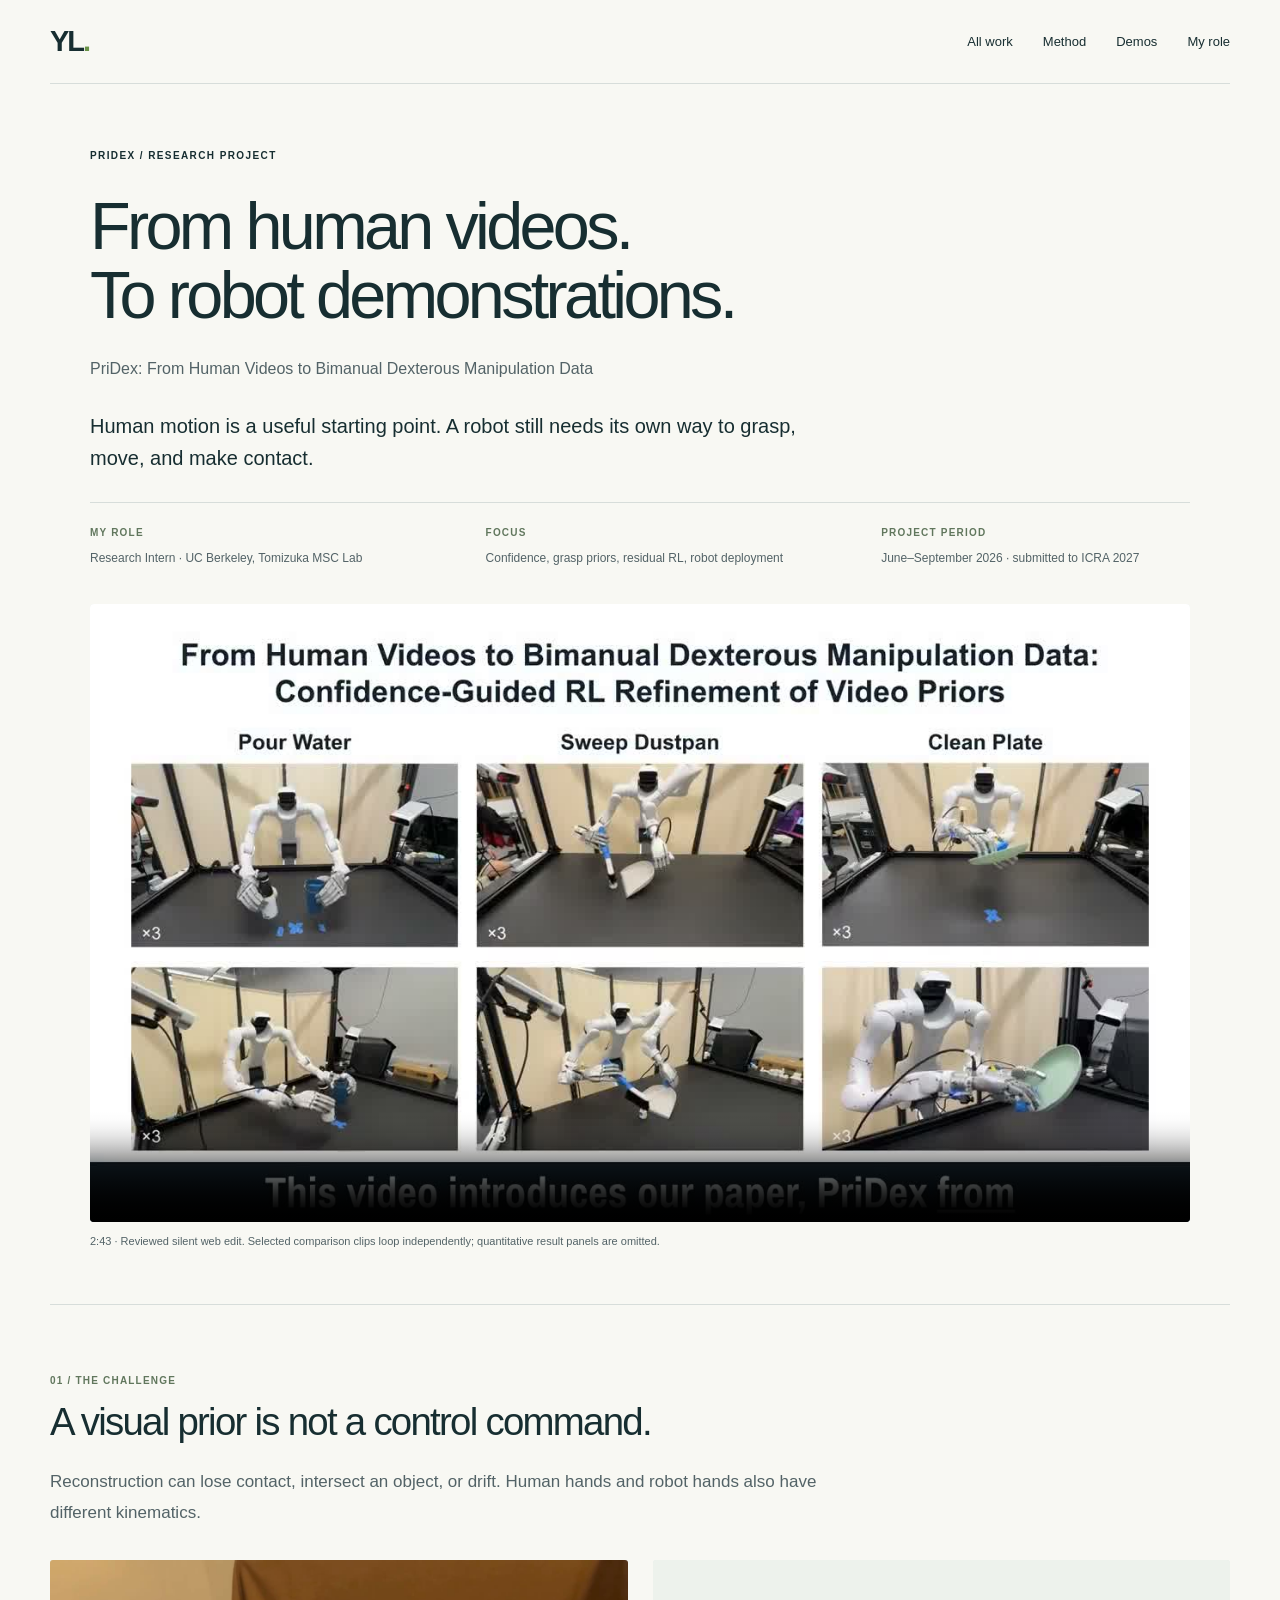
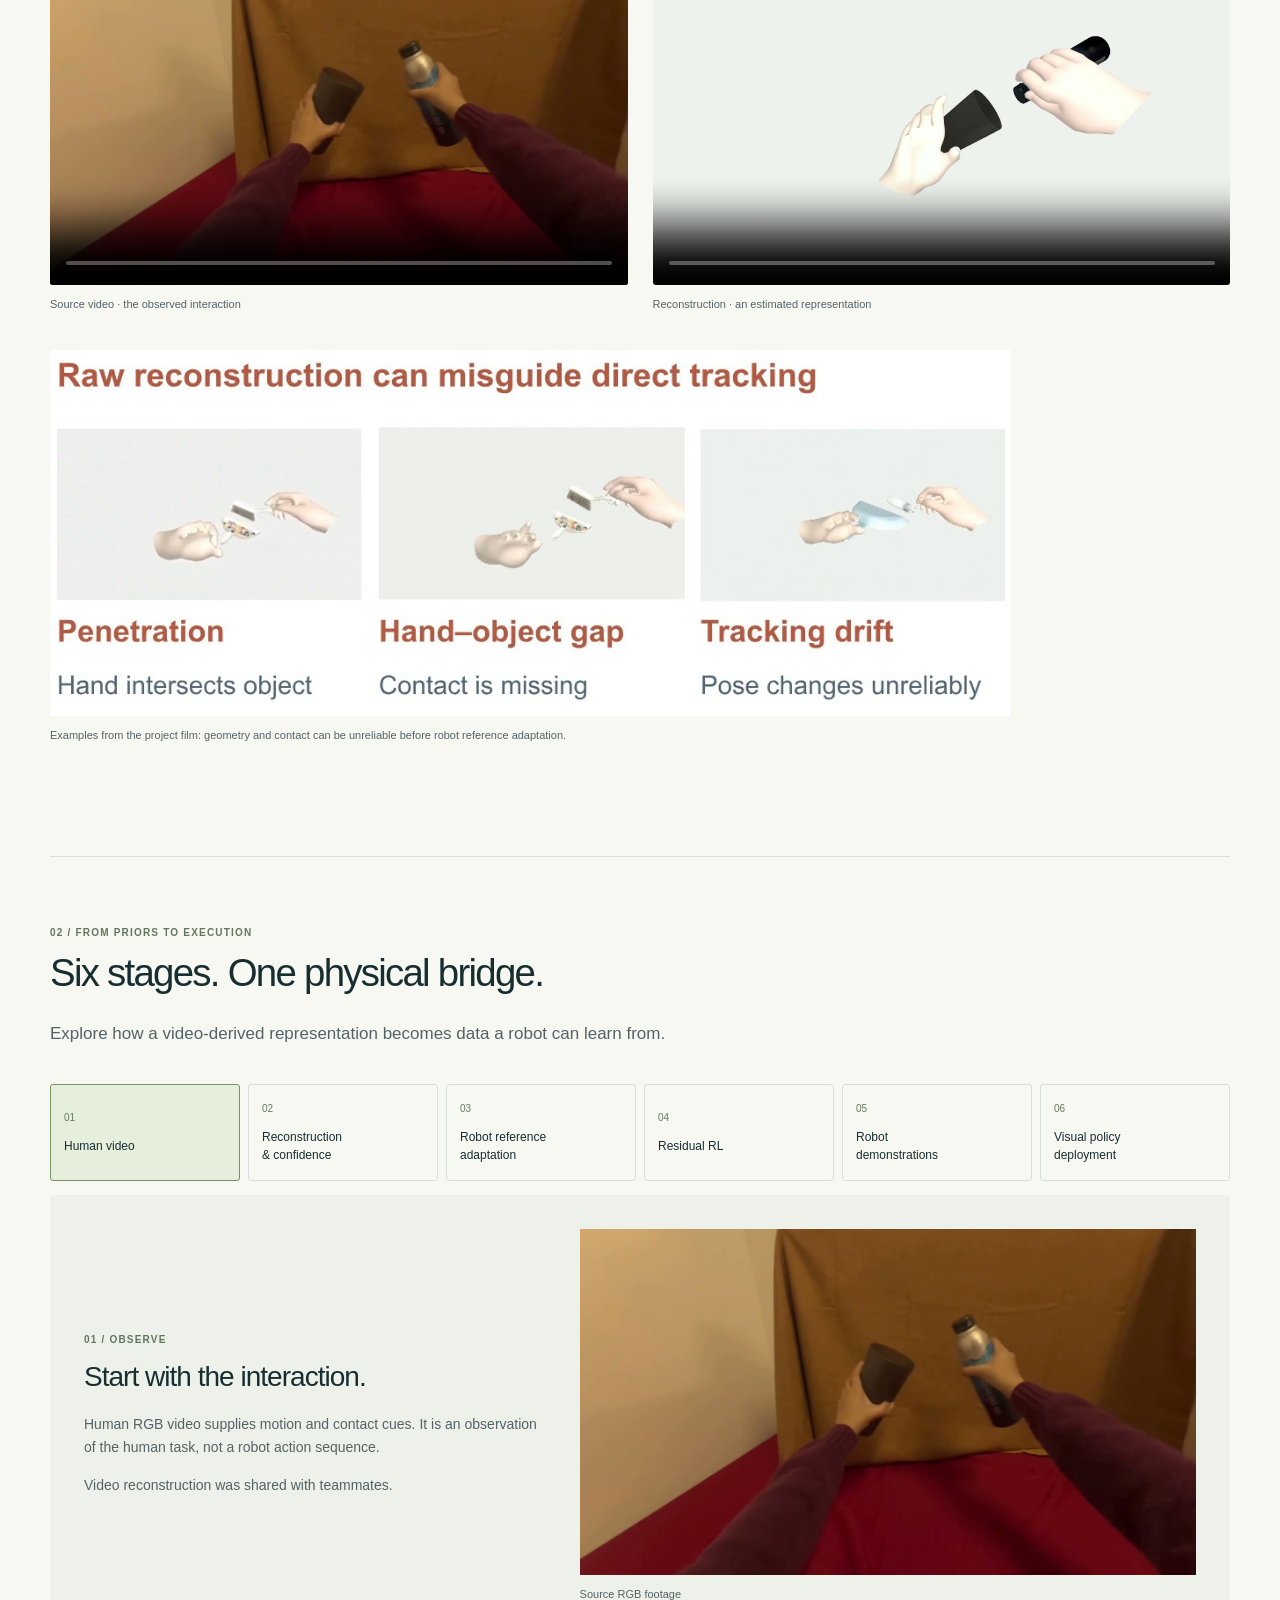
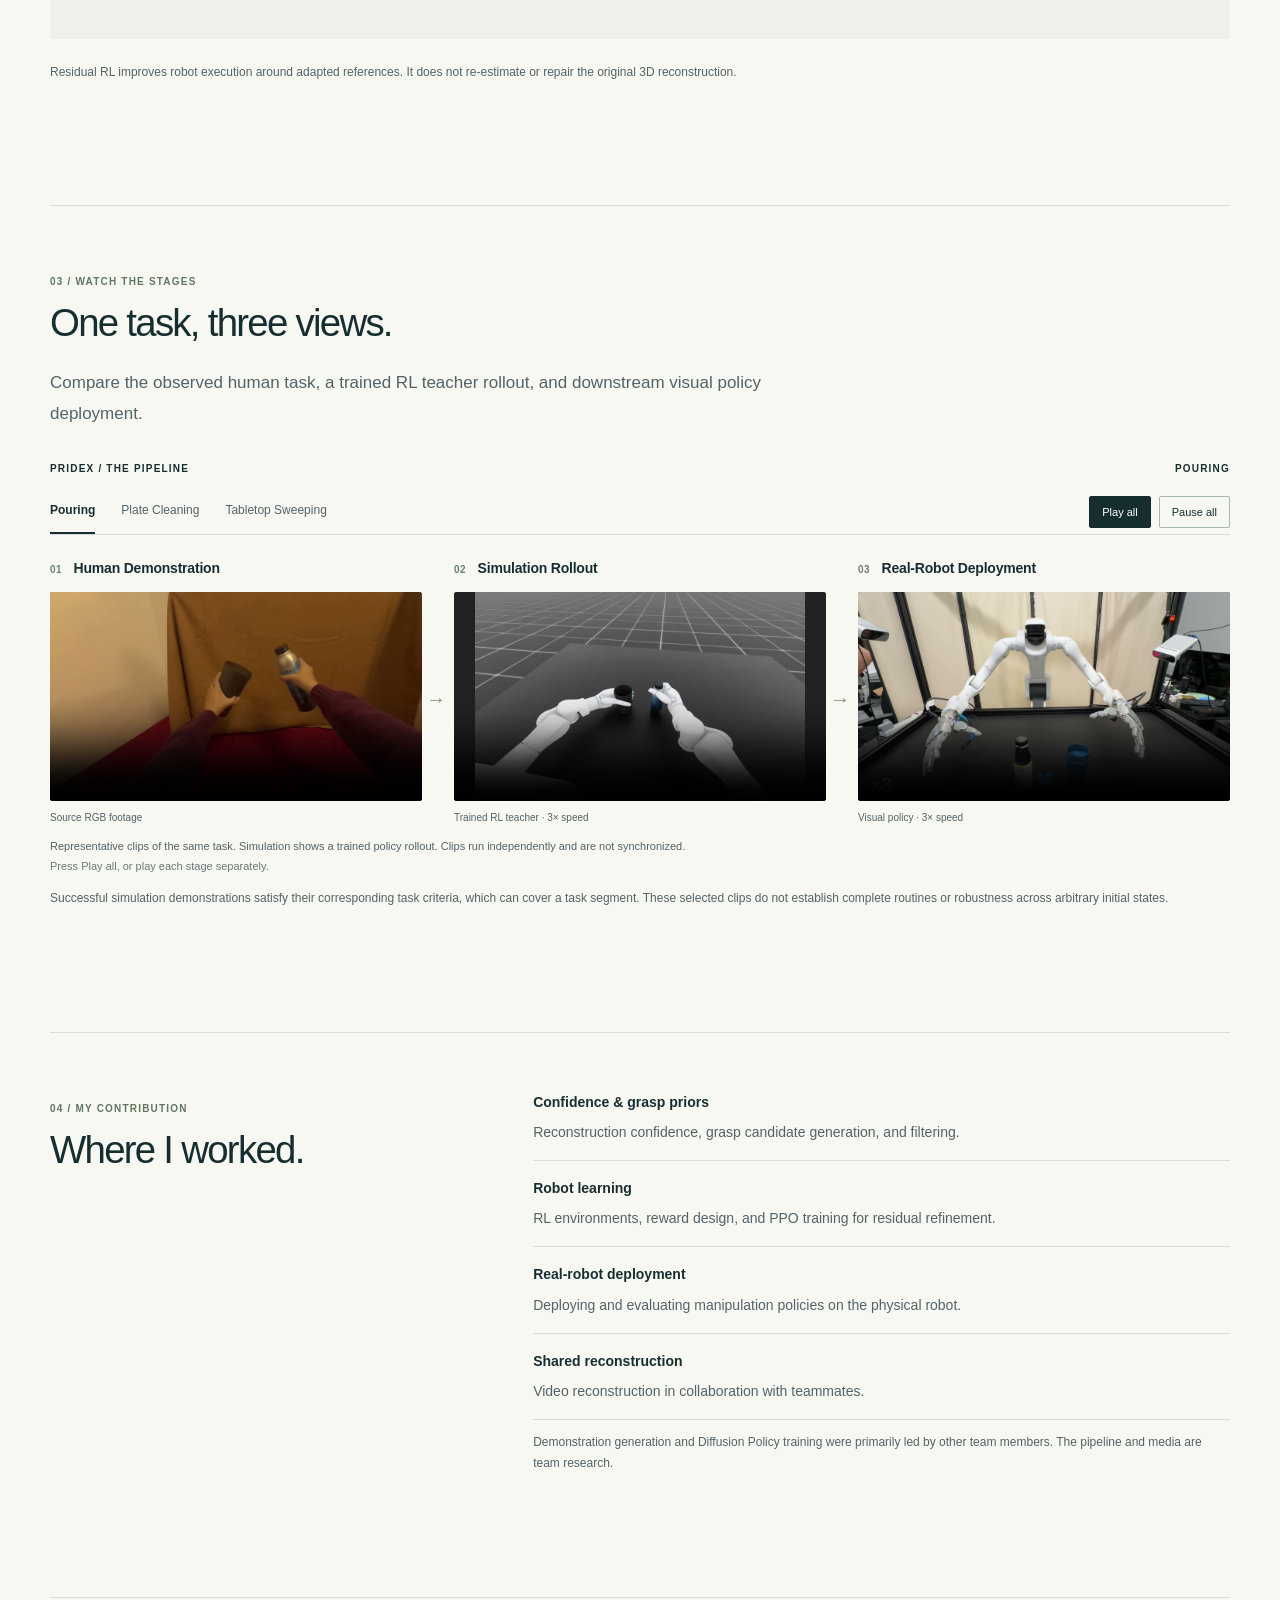
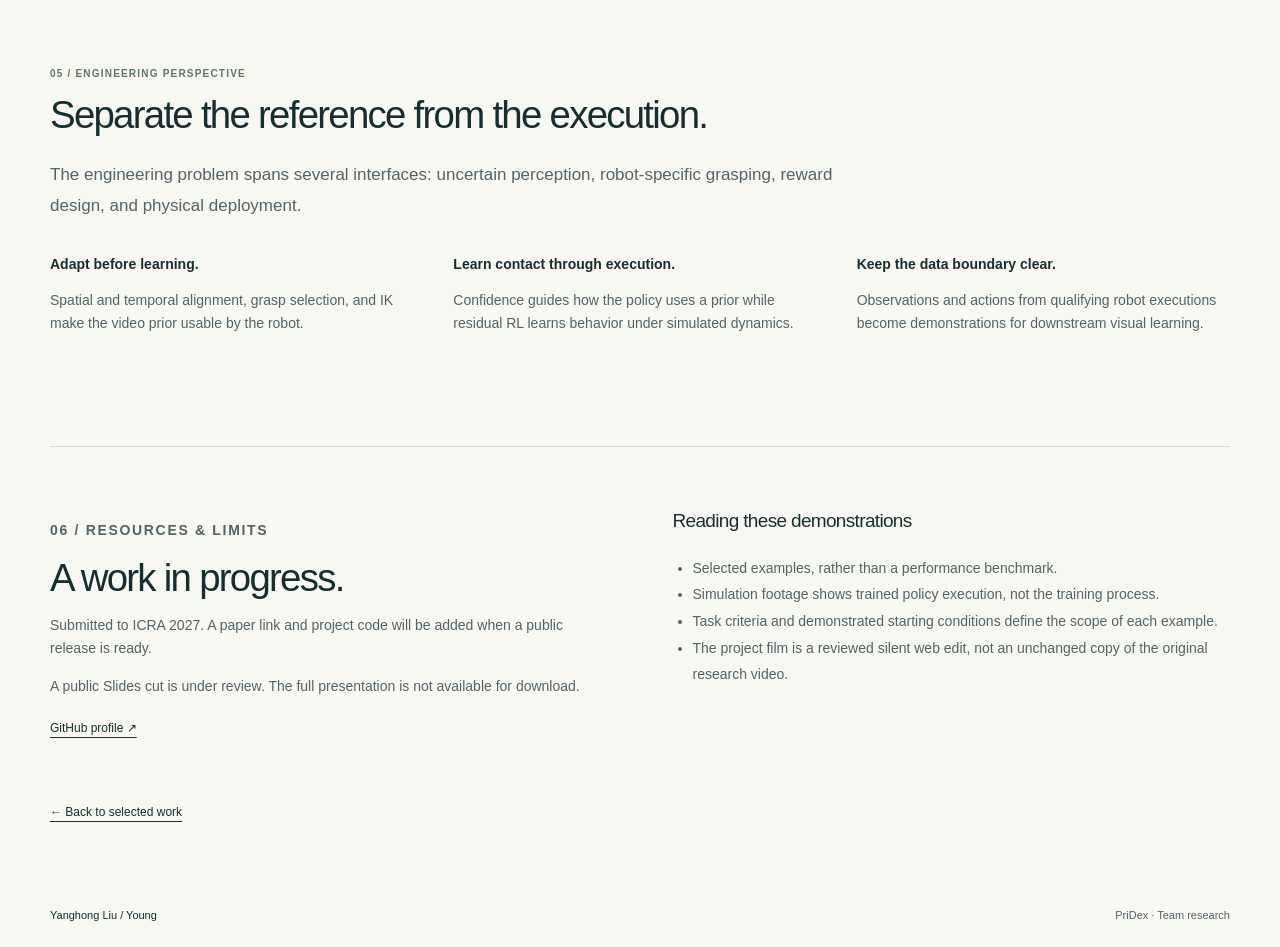
==== commit c527c124: "Publish academic homepage and V2AP workshop paper" ====
--- a/pridex.html
+++ b/pridex.html
@@ -1,6 +1,6 @@
 <!doctype html><html lang="en"><head><meta charset="utf-8"><meta name="viewport" content="width=device-width, initial-scale=1"><meta name="description" content="PriDex: From Human Videos to Bimanual Dexterous Manipulation Data. Project and contributions by Yanghong Liu."><title>PriDex · Yanghong Liu</title><link rel="stylesheet" href="styles.css?v=20261018-project-page"><link rel="stylesheet" href="pridex.css?v=20261018-project-page"></head><body class="project-page"><a class="skip" href="#main">Skip to content</a><header class="header wrap"><a class="wordmark" href="index.html" aria-label="Yanghong Liu, home">YL<span>.</span></a><nav aria-label="Project navigation"><a href="index.html#work">All work</a><a href="#method">Method</a><a href="#task-demos">Demos</a><a href="#contribution">My role</a></nav></header>
 <main id="main" class="wrap">
-<section class="project-intro" aria-labelledby="project-title"><p class="eyebrow">PRIDEX / RESEARCH PROJECT</p><h1 id="project-title">From human videos.<br>To robot demonstrations.</h1><p class="official-title">PriDex: From Human Videos to Bimanual Dexterous Manipulation Data</p><p class="project-lede">Human motion is a useful starting point. A robot still needs its own way to grasp, move, and make contact.</p><dl class="project-facts"><div><dt>My role</dt><dd>Research Intern · UC Berkeley, Tomizuka MSC Lab</dd></div><div><dt>Focus</dt><dd>Confidence, grasp priors, residual RL, robot deployment</dd></div><div><dt>Project period</dt><dd>June–September 2026 · manuscript in preparation</dd></div></dl>
+<section class="project-intro" aria-labelledby="project-title"><p class="eyebrow">PRIDEX / RESEARCH PROJECT</p><h1 id="project-title">From human videos.<br>To robot demonstrations.</h1><p class="official-title">PriDex: From Human Videos to Bimanual Dexterous Manipulation Data</p><p class="project-lede">Human motion is a useful starting point. A robot still needs its own way to grasp, move, and make contact.</p><dl class="project-facts"><div><dt>My role</dt><dd>Research Intern · UC Berkeley, Tomizuka MSC Lab</dd></div><div><dt>Focus</dt><dd>Confidence, grasp priors, residual RL, robot deployment</dd></div><div><dt>Project period</dt><dd>June–September 2026 · submitted to ICRA 2027</dd></div></dl>
 <figure class="film"><video class="story-video" controls muted playsinline preload="none" poster="assets/pridex-film-cover.jpg" aria-label="PriDex reviewed project film"><source src="assets/pridex-project-film-web.mp4" data-src="assets/pridex-project-film-web.mp4" type="video/mp4"></video><figcaption>2:43 · Reviewed silent web edit. Selected comparison clips loop independently; quantitative result panels are omitted.</figcaption></figure></section>
 
 <section class="case-section" id="challenge" aria-labelledby="challenge-title"><p class="case-label">01 / THE CHALLENGE</p><h2 id="challenge-title">A visual prior is not a control command.</h2><p class="section-deck">Reconstruction can lose contact, intersect an object, or drift. Human hands and robot hands also have different kinematics.</p><div class="comparison"><figure><video class="story-video" controls muted playsinline preload="none" poster="assets/pridex-pouring-human.jpg" aria-label="Source human pouring video"><source src="assets/pridex-pouring-human.mp4" data-src="assets/pridex-pouring-human.mp4" type="video/mp4"></video><figcaption>Source video · the observed interaction</figcaption></figure><figure><video class="story-video" id="method-reconstruction" controls muted playsinline preload="none" poster="assets/pridex-reconstruction.jpg" aria-label="Estimated hands and object motion"><source src="assets/pridex-reconstruction.mp4" data-src="assets/pridex-reconstruction.mp4" type="video/mp4"></video><figcaption>Reconstruction · an estimated representation</figcaption></figure></div><figure class="problem-strip"><img src="assets/pridex-reconstruction-errors.jpg" width="1092" height="416" loading="lazy" alt="Examples of penetration, a hand-object gap, and tracking drift in reconstructed human motion."><figcaption>Examples from the project film: geometry and contact can be unreliable before robot reference adaptation.</figcaption></figure></section>
@@ -30,5 +30,5 @@
 
 <section class="case-section engineering" aria-labelledby="engineering-title"><p class="case-label">05 / ENGINEERING PERSPECTIVE</p><h2 id="engineering-title">Separate the reference from the execution.</h2><p class="section-deck">The engineering problem spans several interfaces: uncertain perception, robot-specific grasping, reward design, and physical deployment.</p><div class="engineering-notes"><p><strong>Adapt before learning.</strong> Spatial and temporal alignment, grasp selection, and IK make the video prior usable by the robot.</p><p><strong>Learn contact through execution.</strong> Confidence guides how the policy uses a prior while residual RL learns behavior under simulated dynamics.</p><p><strong>Keep the data boundary clear.</strong> Observations and actions from qualifying robot executions become demonstrations for downstream visual learning.</p></div></section>
 
-<section class="case-section resources" id="resources" aria-labelledby="resources-title"><div><p class="case-label">06 / RESOURCES & LIMITS</p><h2 id="resources-title">A work in progress.</h2><p>Manuscript preparation is ongoing. A paper link and project code will be added when a public release is ready.</p><p class="small-note">A public Slides cut is under review. The full presentation is not available for download.</p><a href="https://github.com/yanghong-liu?tab=repositories" target="_blank" rel="noopener noreferrer">GitHub profile ↗</a></div><div><h3>Reading these demonstrations</h3><ul><li>Selected examples, rather than a performance benchmark.</li><li>Simulation footage shows trained policy execution, not the training process.</li><li>Task criteria and demonstrated starting conditions define the scope of each example.</li><li>The project film is a reviewed silent web edit, not an unchanged copy of the original research video.</li></ul></div></section>
+<section class="case-section resources" id="resources" aria-labelledby="resources-title"><div><p class="case-label">06 / RESOURCES & LIMITS</p><h2 id="resources-title">A work in progress.</h2><p>Submitted to ICRA 2027. A paper link and project code will be added when a public release is ready.</p><p class="small-note">A public Slides cut is under review. The full presentation is not available for download.</p><a href="https://github.com/yanghong-liu?tab=repositories" target="_blank" rel="noopener noreferrer">GitHub profile ↗</a></div><div><h3>Reading these demonstrations</h3><ul><li>Selected examples, rather than a performance benchmark.</li><li>Simulation footage shows trained policy execution, not the training process.</li><li>Task criteria and demonstrated starting conditions define the scope of each example.</li><li>The project film is a reviewed silent web edit, not an unchanged copy of the original research video.</li></ul></div></section>
 <a class="back-work" href="index.html#work">← Back to selected work</a></main><footer class="wrap"><span>Yanghong Liu / Young</span><span>PriDex · Team research</span></footer><script src="script.js?v=20261018-project-page"></script><script src="pridex.js?v=20261018-project-page"></script></body></html>
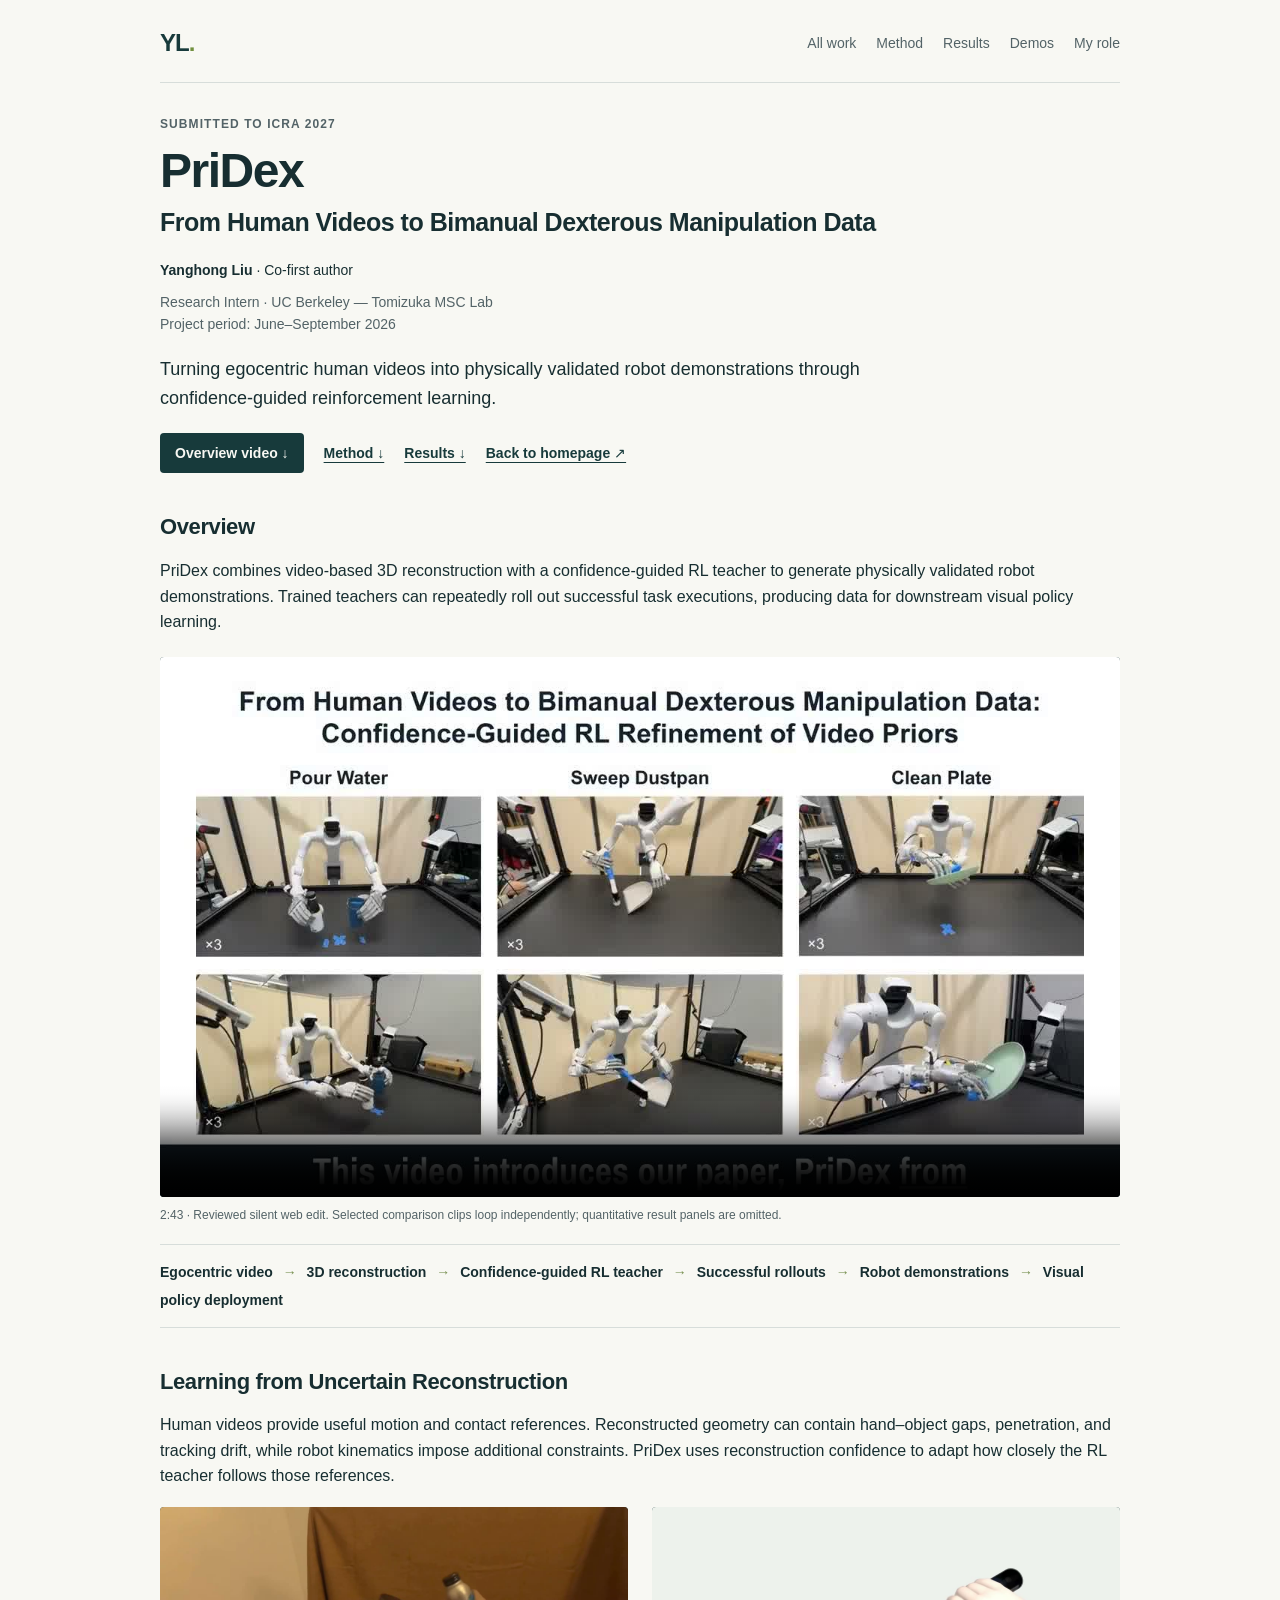
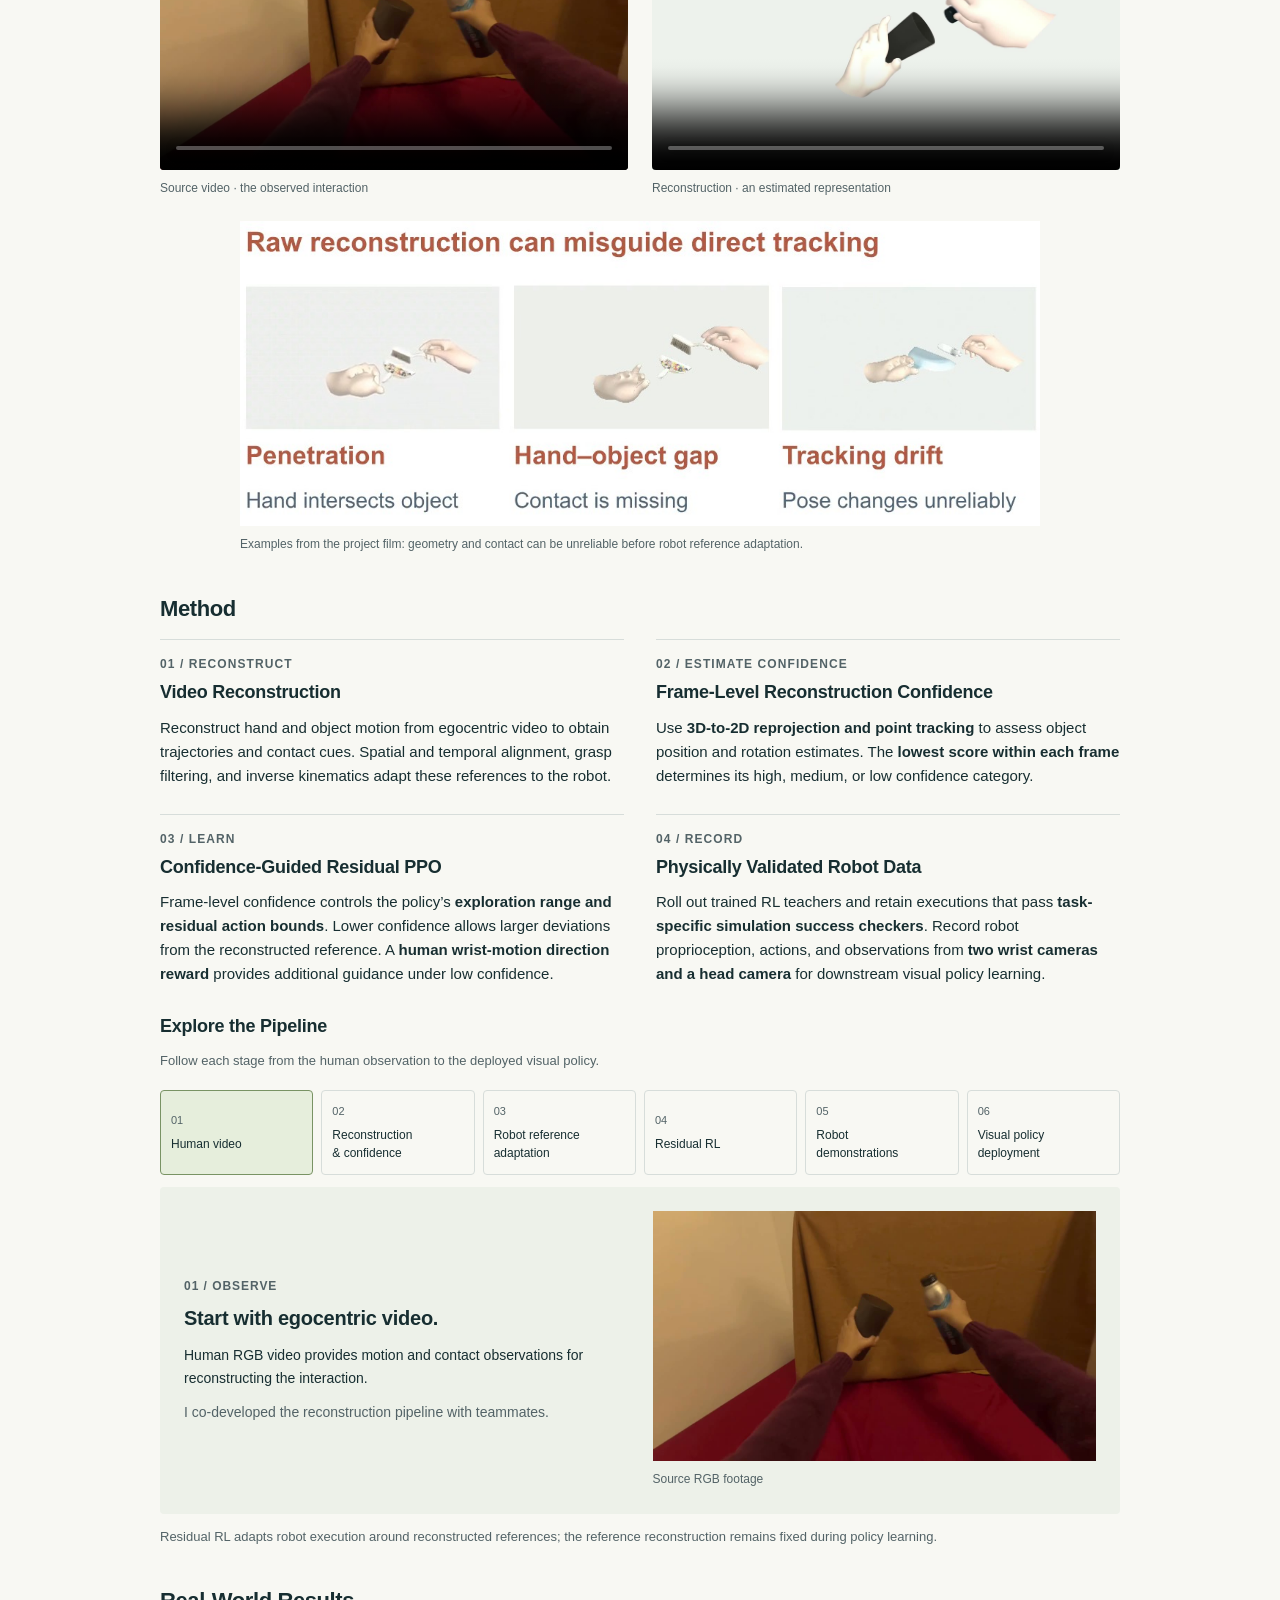
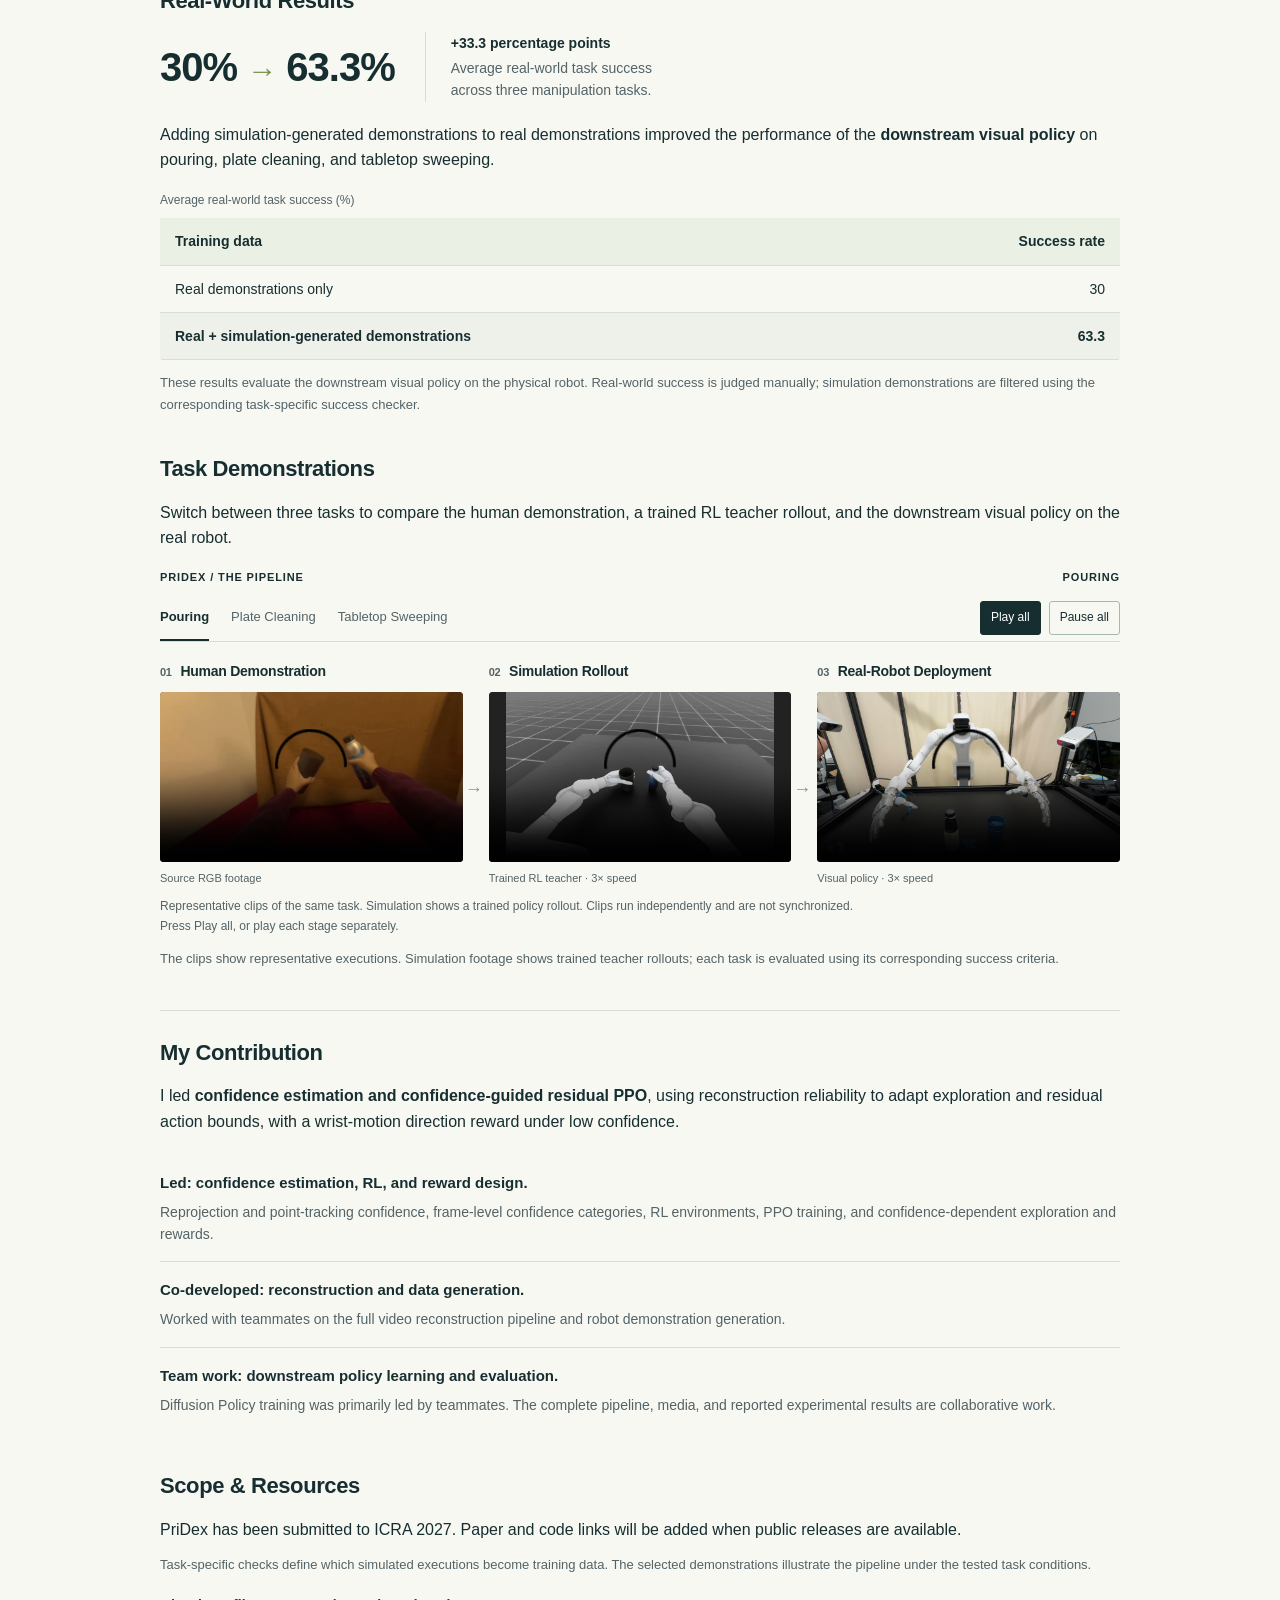
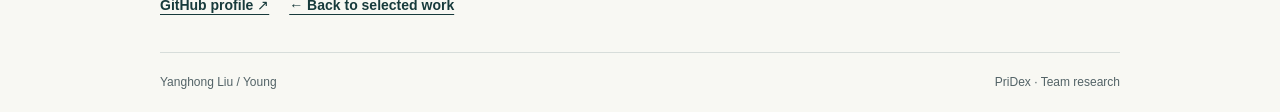
==== commit 4212f81e: "Align PriDex page with academic style and confirmed contributions" ====
--- a/pridex.html
+++ b/pridex.html
@@ -1,13 +1,31 @@
-<!doctype html><html lang="en"><head><meta charset="utf-8"><meta name="viewport" content="width=device-width, initial-scale=1"><meta name="description" content="PriDex: From Human Videos to Bimanual Dexterous Manipulation Data. Project and contributions by Yanghong Liu."><title>PriDex · Yanghong Liu</title><link rel="stylesheet" href="styles.css?v=20261018-project-page"><link rel="stylesheet" href="pridex.css?v=20261018-project-page"></head><body class="project-page"><a class="skip" href="#main">Skip to content</a><header class="header wrap"><a class="wordmark" href="index.html" aria-label="Yanghong Liu, home">YL<span>.</span></a><nav aria-label="Project navigation"><a href="index.html#work">All work</a><a href="#method">Method</a><a href="#task-demos">Demos</a><a href="#contribution">My role</a></nav></header>
+<!doctype html><html lang="en"><head>
+<meta charset="utf-8"><meta name="viewport" content="width=device-width, initial-scale=1">
+<meta name="description" content="PriDex turns egocentric human videos into physically validated robot demonstrations using confidence-guided residual reinforcement learning. Co-first author Yanghong Liu, UC Berkeley.">
+<title>PriDex · Yanghong Liu</title><link rel="canonical" href="https://yanghong-liu.github.io/pridex.html">
+<link rel="stylesheet" href="home.css"><link rel="stylesheet" href="v2ap.css"><link rel="stylesheet" href="pridex.css?v=20261103">
+</head><body class="project-page"><a class="skip" href="#main">Skip to content</a>
+<header class="header wrap"><a class="wordmark" href="index.html" aria-label="Yanghong Liu, home">YL<span>.</span></a><nav aria-label="Project navigation"><a href="index.html#work">All work</a><a href="#method">Method</a><a href="#results">Results</a><a href="#task-demos">Demos</a><a href="#contribution">My role</a></nav></header>
 <main id="main" class="wrap">
-<section class="project-intro" aria-labelledby="project-title"><p class="eyebrow">PRIDEX / RESEARCH PROJECT</p><h1 id="project-title">From human videos.<br>To robot demonstrations.</h1><p class="official-title">PriDex: From Human Videos to Bimanual Dexterous Manipulation Data</p><p class="project-lede">Human motion is a useful starting point. A robot still needs its own way to grasp, move, and make contact.</p><dl class="project-facts"><div><dt>My role</dt><dd>Research Intern · UC Berkeley, Tomizuka MSC Lab</dd></div><div><dt>Focus</dt><dd>Confidence, grasp priors, residual RL, robot deployment</dd></div><div><dt>Project period</dt><dd>June–September 2026 · submitted to ICRA 2027</dd></div></dl>
-<figure class="film"><video class="story-video" controls muted playsinline preload="none" poster="assets/pridex-film-cover.jpg" aria-label="PriDex reviewed project film"><source src="assets/pridex-project-film-web.mp4" data-src="assets/pridex-project-film-web.mp4" type="video/mp4"></video><figcaption>2:43 · Reviewed silent web edit. Selected comparison clips loop independently; quantitative result panels are omitted.</figcaption></figure></section>
-
-<section class="case-section" id="challenge" aria-labelledby="challenge-title"><p class="case-label">01 / THE CHALLENGE</p><h2 id="challenge-title">A visual prior is not a control command.</h2><p class="section-deck">Reconstruction can lose contact, intersect an object, or drift. Human hands and robot hands also have different kinematics.</p><div class="comparison"><figure><video class="story-video" controls muted playsinline preload="none" poster="assets/pridex-pouring-human.jpg" aria-label="Source human pouring video"><source src="assets/pridex-pouring-human.mp4" data-src="assets/pridex-pouring-human.mp4" type="video/mp4"></video><figcaption>Source video · the observed interaction</figcaption></figure><figure><video class="story-video" id="method-reconstruction" controls muted playsinline preload="none" poster="assets/pridex-reconstruction.jpg" aria-label="Estimated hands and object motion"><source src="assets/pridex-reconstruction.mp4" data-src="assets/pridex-reconstruction.mp4" type="video/mp4"></video><figcaption>Reconstruction · an estimated representation</figcaption></figure></div><figure class="problem-strip"><img src="assets/pridex-reconstruction-errors.jpg" width="1092" height="416" loading="lazy" alt="Examples of penetration, a hand-object gap, and tracking drift in reconstructed human motion."><figcaption>Examples from the project film: geometry and contact can be unreliable before robot reference adaptation.</figcaption></figure></section>
-
-<section class="case-section" id="method" aria-labelledby="method-title"><p class="case-label">02 / FROM PRIORS TO EXECUTION</p><h2 id="method-title">Six stages. One physical bridge.</h2><p class="section-deck">Explore how a video-derived representation becomes data a robot can learn from.</p><div class="flow-tabs" role="tablist" aria-label="PriDex pipeline stages"><button role="tab" id="flow-tab-0" aria-controls="flow-panel" aria-selected="true" data-flow="0">01<span>Human video</span></button><button role="tab" id="flow-tab-1" aria-controls="flow-panel" aria-selected="false" tabindex="-1" data-flow="1">02<span>Reconstruction<br>& confidence</span></button><button role="tab" id="flow-tab-2" aria-controls="flow-panel" aria-selected="false" tabindex="-1" data-flow="2">03<span>Robot reference<br>adaptation</span></button><button role="tab" id="flow-tab-3" aria-controls="flow-panel" aria-selected="false" tabindex="-1" data-flow="3">04<span>Residual RL</span></button><button role="tab" id="flow-tab-4" aria-controls="flow-panel" aria-selected="false" tabindex="-1" data-flow="4">05<span>Robot<br>demonstrations</span></button><button role="tab" id="flow-tab-5" aria-controls="flow-panel" aria-selected="false" tabindex="-1" data-flow="5">06<span>Visual policy<br>deployment</span></button></div><div class="flow-panel" id="flow-panel" role="tabpanel" aria-labelledby="flow-tab-0" tabindex="0"><div><p id="flow-kicker" class="case-label">01 / OBSERVE</p><h3 id="flow-title">Start with the interaction.</h3><p id="flow-copy">Human RGB video supplies motion and contact cues. It is an observation of the human task, not a robot action sequence.</p><p id="flow-credit" class="small-note">Video reconstruction was shared with teammates.</p></div><figure><img id="flow-image" src="assets/pridex-pouring-human.jpg" width="1280" height="720" loading="lazy" alt="Source human demonstration"><figcaption id="flow-caption">Source RGB footage</figcaption></figure></div><p class="method-boundary">Residual RL improves robot execution around adapted references. It does not re-estimate or repair the original 3D reconstruction.</p></section>
-
-<section class="case-section" aria-labelledby="demos-title"><p class="case-label">03 / WATCH THE STAGES</p><h2 id="demos-title">One task, three views.</h2><p class="section-deck">Compare the observed human task, a trained RL teacher rollout, and downstream visual policy deployment.</p>      <figure class="demo" id="task-demos">
+<section class="paper-header" aria-labelledby="project-title"><p class="eyebrow">SUBMITTED TO ICRA 2027</p><h1 id="project-title">PriDex</h1><p class="paper-title">From Human Videos to Bimanual Dexterous Manipulation Data</p><p class="authors"><strong>Yanghong Liu</strong> · Co-first author</p><p class="lab">Research Intern · UC Berkeley — Tomizuka MSC Lab<br>Project period: June–September 2026</p><p class="lede">Turning egocentric human videos into physically validated robot demonstrations through confidence-guided reinforcement learning.</p><div class="links"><a class="pdf-button" href="#overview">Overview video ↓</a><a href="#method">Method ↓</a><a href="#results">Results ↓</a><a href="index.html#work">Back to homepage ↗</a></div></section>
+<section id="overview" aria-labelledby="overview-title"><h2 id="overview-title">Overview</h2><p>PriDex combines video-based 3D reconstruction with a confidence-guided RL teacher to generate physically validated robot demonstrations. Trained teachers can repeatedly roll out successful task executions, producing data for downstream visual policy learning.</p>
+<figure class="film"><video class="story-video" controls muted playsinline preload="none" poster="assets/pridex-film-cover.jpg" aria-label="PriDex reviewed project film"><source src="assets/pridex-project-film-web.mp4" data-src="assets/pridex-project-film-web.mp4" type="video/mp4"></video><figcaption>2:43 · Reviewed silent web edit. Selected comparison clips loop independently; quantitative result panels are omitted.</figcaption></figure>
+<p class="overview-flow">Egocentric video <span>→</span> 3D reconstruction <span>→</span> Confidence-guided RL teacher <span>→</span> Successful rollouts <span>→</span> Robot demonstrations <span>→</span> Visual policy deployment</p></section>
+<section id="challenge" aria-labelledby="challenge-title"><h2 id="challenge-title">Learning from Uncertain Reconstruction</h2><p>Human videos provide useful motion and contact references. Reconstructed geometry can contain hand–object gaps, penetration, and tracking drift, while robot kinematics impose additional constraints. PriDex uses reconstruction confidence to adapt how closely the RL teacher follows those references.</p>
+<div class="comparison"><figure><video class="story-video" controls muted playsinline preload="none" poster="assets/pridex-pouring-human.jpg" aria-label="Source human pouring video"><source src="assets/pridex-pouring-human.mp4" data-src="assets/pridex-pouring-human.mp4" type="video/mp4"></video><figcaption>Source video · the observed interaction</figcaption></figure><figure><video class="story-video" id="method-reconstruction" controls muted playsinline preload="none" poster="assets/pridex-reconstruction.jpg" aria-label="Estimated hands and object motion"><source src="assets/pridex-reconstruction.mp4" data-src="assets/pridex-reconstruction.mp4" type="video/mp4"></video><figcaption>Reconstruction · an estimated representation</figcaption></figure></div><figure class="problem-strip"><img src="assets/pridex-reconstruction-errors.jpg" width="1092" height="416" loading="lazy" alt="Examples of penetration, a hand-object gap, and tracking drift in reconstructed human motion."><figcaption>Examples from the project film: geometry and contact can be unreliable before robot reference adaptation.</figcaption></figure>
+</section>
+<section id="method" aria-labelledby="method-title"><h2 id="method-title">Method</h2><div class="method-grid">
+<article><p class="step">01 / RECONSTRUCT</p><h3>Video Reconstruction</h3><p>Reconstruct hand and object motion from egocentric video to obtain trajectories and contact cues. Spatial and temporal alignment, grasp filtering, and inverse kinematics adapt these references to the robot.</p></article>
+<article><p class="step">02 / ESTIMATE CONFIDENCE</p><h3>Frame-Level Reconstruction Confidence</h3><p>Use <strong>3D-to-2D reprojection and point tracking</strong> to assess object position and rotation estimates. The <strong>lowest score within each frame</strong> determines its high, medium, or low confidence category.</p></article>
+<article><p class="step">03 / LEARN</p><h3>Confidence-Guided Residual PPO</h3><p>Frame-level confidence controls the policy’s <strong>exploration range and residual action bounds</strong>. Lower confidence allows larger deviations from the reconstructed reference. A <strong>human wrist-motion direction reward</strong> provides additional guidance under low confidence.</p></article>
+<article><p class="step">04 / RECORD</p><h3>Physically Validated Robot Data</h3><p>Roll out trained RL teachers and retain executions that pass <strong>task-specific simulation success checkers</strong>. Record robot proprioception, actions, and observations from <strong>two wrist cameras and a head camera</strong> for downstream visual policy learning.</p></article>
+</div>
+<div class="pipeline-explorer"><h3 id="engineering-title">Explore the Pipeline</h3><p class="note">Follow each stage from the human observation to the deployed visual policy.</p>
+<div class="flow-tabs" role="tablist" aria-label="PriDex pipeline stages"><button role="tab" id="flow-tab-0" aria-controls="flow-panel" aria-selected="true" data-flow="0">01<span>Human video</span></button><button role="tab" id="flow-tab-1" aria-controls="flow-panel" aria-selected="false" tabindex="-1" data-flow="1">02<span>Reconstruction<br>& confidence</span></button><button role="tab" id="flow-tab-2" aria-controls="flow-panel" aria-selected="false" tabindex="-1" data-flow="2">03<span>Robot reference<br>adaptation</span></button><button role="tab" id="flow-tab-3" aria-controls="flow-panel" aria-selected="false" tabindex="-1" data-flow="3">04<span>Residual RL</span></button><button role="tab" id="flow-tab-4" aria-controls="flow-panel" aria-selected="false" tabindex="-1" data-flow="4">05<span>Robot<br>demonstrations</span></button><button role="tab" id="flow-tab-5" aria-controls="flow-panel" aria-selected="false" tabindex="-1" data-flow="5">06<span>Visual policy<br>deployment</span></button></div><div class="flow-panel" id="flow-panel" role="tabpanel" aria-labelledby="flow-tab-0" tabindex="0"><div><p id="flow-kicker" class="case-label">01 / OBSERVE</p><h3 id="flow-title">Start with egocentric video.</h3><p id="flow-copy">Human RGB video provides motion and contact observations for reconstructing the interaction.</p><p id="flow-credit" class="small-note">I co-developed the reconstruction pipeline with teammates.</p></div><figure><img id="flow-image" src="assets/pridex-pouring-human.jpg" width="1280" height="720" loading="lazy" alt="Source human demonstration"><figcaption id="flow-caption">Source RGB footage</figcaption></figure></div>
+</div><p class="note">Residual RL adapts robot execution around reconstructed references; the reference reconstruction remains fixed during policy learning.</p></section>
+<section id="results" aria-labelledby="results-title"><h2 id="results-title">Real-World Results</h2><div class="result-lead"><p class="metric">30% <span>→</span> 63.3%</p><div><strong>+33.3 percentage points</strong><p>Average real-world task success <br>across three manipulation tasks.</p></div></div><p>Adding simulation-generated demonstrations to real demonstrations improved the performance of the <strong>downstream visual policy</strong> on pouring, plate cleaning, and tabletop sweeping.</p>
+<div class="table-scroll" role="region" aria-label="Real-world visual policy results" tabindex="0"><table><caption>Average real-world task success (%)</caption><thead><tr><th scope="col">Training data</th><th scope="col">Success rate</th></tr></thead><tbody><tr><th scope="row">Real demonstrations only</th><td>30</td></tr><tr class="total"><th scope="row">Real + simulation-generated demonstrations</th><td class="best">63.3</td></tr></tbody></table></div><p class="note">These results evaluate the downstream visual policy on the physical robot. Real-world success is judged manually; simulation demonstrations are filtered using the corresponding task-specific success checker.</p></section>
+<section aria-labelledby="demos-title"><h2 id="demos-title">Task Demonstrations</h2><p>Switch between three tasks to compare the human demonstration, a trained RL teacher rollout, and the downstream visual policy on the real robot.</p>
+<figure class="demo" id="task-demos">
         <div class="demo-label"><span>PRIDEX / THE PIPELINE</span><span id="task-label">POURING</span></div>
         <div class="pipeline-toolbar">
           <div class="demo-controls" role="group" aria-label="Choose a manipulation task">
@@ -24,11 +42,7 @@
         </ol>
         <figcaption>Representative clips of the same task. Simulation shows a trained policy rollout. Clips run independently and are not synchronized.<br><span id="media-status" role="status">Press Play all, or play each stage separately.</span></figcaption>
       </figure>
-<p class="small-note">Successful simulation demonstrations satisfy their corresponding task criteria, which can cover a task segment. These selected clips do not establish complete routines or robustness across arbitrary initial states.</p></section>
-
-<section class="case-section contribution-section" id="contribution" aria-labelledby="contribution-title"><div><p class="case-label">04 / MY CONTRIBUTION</p><h2 id="contribution-title">Where I worked.</h2></div><div><ul class="role-list"><li><strong>Confidence & grasp priors</strong><span>Reconstruction confidence, grasp candidate generation, and filtering.</span></li><li><strong>Robot learning</strong><span>RL environments, reward design, and PPO training for residual refinement.</span></li><li><strong>Real-robot deployment</strong><span>Deploying and evaluating manipulation policies on the physical robot.</span></li><li><strong>Shared reconstruction</strong><span>Video reconstruction in collaboration with teammates.</span></li></ul><p class="team-credit">Demonstration generation and Diffusion Policy training were primarily led by other team members. The pipeline and media are team research.</p></div></section>
-
-<section class="case-section engineering" aria-labelledby="engineering-title"><p class="case-label">05 / ENGINEERING PERSPECTIVE</p><h2 id="engineering-title">Separate the reference from the execution.</h2><p class="section-deck">The engineering problem spans several interfaces: uncertain perception, robot-specific grasping, reward design, and physical deployment.</p><div class="engineering-notes"><p><strong>Adapt before learning.</strong> Spatial and temporal alignment, grasp selection, and IK make the video prior usable by the robot.</p><p><strong>Learn contact through execution.</strong> Confidence guides how the policy uses a prior while residual RL learns behavior under simulated dynamics.</p><p><strong>Keep the data boundary clear.</strong> Observations and actions from qualifying robot executions become demonstrations for downstream visual learning.</p></div></section>
-
-<section class="case-section resources" id="resources" aria-labelledby="resources-title"><div><p class="case-label">06 / RESOURCES & LIMITS</p><h2 id="resources-title">A work in progress.</h2><p>Submitted to ICRA 2027. A paper link and project code will be added when a public release is ready.</p><p class="small-note">A public Slides cut is under review. The full presentation is not available for download.</p><a href="https://github.com/yanghong-liu?tab=repositories" target="_blank" rel="noopener noreferrer">GitHub profile ↗</a></div><div><h3>Reading these demonstrations</h3><ul><li>Selected examples, rather than a performance benchmark.</li><li>Simulation footage shows trained policy execution, not the training process.</li><li>Task criteria and demonstrated starting conditions define the scope of each example.</li><li>The project film is a reviewed silent web edit, not an unchanged copy of the original research video.</li></ul></div></section>
-<a class="back-work" href="index.html#work">← Back to selected work</a></main><footer class="wrap"><span>Yanghong Liu / Young</span><span>PriDex · Team research</span></footer><script src="script.js?v=20261018-project-page"></script><script src="pridex.js?v=20261018-project-page"></script></body></html>+<p class="note">The clips show representative executions. Simulation footage shows trained teacher rollouts; each task is evaluated using its corresponding success criteria.</p></section>
+<section class="contribution" id="contribution" aria-labelledby="contribution-title"><h2 id="contribution-title">My Contribution</h2><p>I led <strong>confidence estimation and confidence-guided residual PPO</strong>, using reconstruction reliability to adapt exploration and residual action bounds, with a wrist-motion direction reward under low confidence.</p><ul class="role-list"><li><strong>Led: confidence estimation, RL, and reward design.</strong><span>Reprojection and point-tracking confidence, frame-level confidence categories, RL environments, PPO training, and confidence-dependent exploration and rewards.</span></li><li><strong>Co-developed: reconstruction and data generation.</strong><span>Worked with teammates on the full video reconstruction pipeline and robot demonstration generation.</span></li><li><strong>Team work: downstream policy learning and evaluation.</strong><span>Diffusion Policy training was primarily led by teammates. The complete pipeline, media, and reported experimental results are collaborative work.</span></li></ul></section>
+<section id="resources" aria-labelledby="resources-title"><h2 id="resources-title">Scope &amp; Resources</h2><p>PriDex has been submitted to ICRA 2027. Paper and code links will be added when public releases are available.</p><p class="note">Task-specific checks define which simulated executions become training data. The selected demonstrations illustrate the pipeline under the tested task conditions.</p><div class="links resource-links"><a href="https://github.com/yanghong-liu?tab=repositories" target="_blank" rel="noopener noreferrer">GitHub profile ↗</a><a href="index.html#work">← Back to selected work</a></div></section>
+</main><footer class="wrap"><span>Yanghong Liu / Young</span><span>PriDex · Team research</span></footer><script src="script.js?v=20261018-project-page"></script><script src="pridex.js?v=20261103"></script></body></html>
--- a/home.css
+++ b/home.css
@@ -0,0 +1,4 @@
+:root{--paper:#f8f8f3;--ink:#172e31;--muted:#536367;--line:#d7ddda;--accent:#c6e084;--dark:#173a3b;color-scheme:light}
+*{box-sizing:border-box}html{scroll-behavior:smooth;scroll-padding-top:28px}body{margin:0;background:var(--paper);color:var(--ink);font-family:-apple-system,BlinkMacSystemFont,"Segoe UI",Arial,sans-serif;font-size:16px;line-height:1.6;-webkit-font-smoothing:antialiased}.wrap{width:min(960px,calc(100% - 64px));margin-inline:auto}a{color:var(--dark);text-underline-offset:4px;text-decoration-thickness:1px}a:hover{text-decoration-color:var(--ink);color:#527127}a:focus-visible,summary:focus-visible,video:focus-visible{outline:2px solid #557b28;outline-offset:5px}.skip{position:absolute;top:-80px;left:20px;padding:8px;background:var(--paper);z-index:10}.skip:focus{top:8px}.header{display:flex;align-items:center;justify-content:space-between;padding-block:24px 20px;border-bottom:1px solid var(--line)}.wordmark{font-size:24px;letter-spacing:-1px;font-weight:750;text-decoration:none}.wordmark span{color:#71903f}nav{display:flex;gap:26px}nav a{font-size:14px;text-decoration:none;color:var(--muted)}nav a:hover{text-decoration:underline}h1,h2,h3,h4,p,figure{margin:0}h1{font-size:40px;line-height:1.15;letter-spacing:-1.5px;font-weight:700}h2{font-size:22px;line-height:1.3;letter-spacing:-.4px;margin-bottom:24px}h3{font-size:20px;line-height:1.35;letter-spacing:-.25px}h4{font-size:18px;line-height:1.4;font-weight:650}.intro{padding-top:36px}.affiliation{margin-top:9px;font-size:17px}.nickname{font-size:14px;color:var(--muted);margin-top:2px}.links{display:flex;gap:20px;align-items:center;flex-wrap:wrap;font-size:14px;font-weight:550}.identity-links{margin-block:16px 24px}.identity-links a{display:inline-flex;align-items:center;gap:7px;text-decoration:none}.identity-links a:hover{text-decoration:underline}.identity-links svg{width:16px;height:16px;fill:none;stroke:currentColor;stroke-width:1.6;stroke-linecap:round;stroke-linejoin:round}.linkedin{display:inline-flex;justify-content:center;align-items:center;background:#0a66c2;color:white;width:15px;height:15px;font-size:11px;line-height:1;border-radius:1px;font-weight:750}.file-type{font-size:10px;color:var(--muted);border:1px solid var(--line);border-radius:3px;padding:0 3px}.bio p+p{margin-top:12px}.availability{border-left:3px solid #96ac70;padding-left:13px;margin-top:20px;color:var(--dark);font-size:14px;max-width:800px}main>section+section{margin-top:40px}.research{display:grid;grid-template-columns:300px minmax(0,1fr);gap:30px;padding-bottom:28px}.research+.research{padding-top:28px;border-top:1px solid var(--line)}.research-side h3{font-size:24px}.venue,.lab,.meta,.date{color:var(--muted);font-size:14px}.venue{margin-top:5px;line-height:1.55}.lab{margin-top:7px}.research-copy>p:not(.lab){margin-top:12px}.research-copy .links{margin-top:17px}.result strong{font-weight:750;color:var(--dark)}figure{margin-top:18px}video{display:block;width:100%;aspect-ratio:16/9;object-fit:cover;background:#18393a;border-radius:4px}figcaption{font-size:11px;line-height:1.5;color:var(--muted);margin-top:6px}.paper-link{display:inline-block;margin-top:16px;font-size:14px;font-weight:600}details{margin-top:16px;font-size:14px}summary{cursor:pointer;font-weight:600;width:fit-content;color:var(--dark)}details p{margin-top:12px;color:var(--muted)}.row-heading{display:flex;justify-content:space-between;align-items:baseline;gap:16px;margin-bottom:10px}.row-heading h3{font-size:18px}.row-heading .meta{white-space:nowrap}.other-project p+p{margin-top:8px}.experience-row{display:flex;justify-content:space-between;gap:20px;margin-bottom:20px}.experience-row h3{font-size:16px}.experience-row p{font-size:15px;margin-top:3px}.experience-row .meta{font-size:13px}.date{white-space:nowrap}.early{border-top:1px solid var(--line);padding-top:16px;margin-top:24px}.early dt{font-weight:600;margin-top:12px}.early dd{margin:3px 0 0;color:var(--muted)}.early h4{font-size:14px}.early ul{padding-left:20px;color:var(--muted)}#contact{padding-top:28px;border-top:1px solid var(--line)}#contact h2{margin-bottom:14px}#contact p{max-width:850px;font-size:14px;color:var(--muted)}#contact .links{margin-top:18px}footer{display:flex;justify-content:space-between;border-top:1px solid var(--line);padding-block:20px;margin-top:36px!important;font-size:12px;color:var(--muted)}strong{font-weight:650}
+@media(max-width:760px){.wrap{width:calc(100% - 40px)}.header{padding-block:18px}nav{gap:15px}nav a{font-size:13px}h1{font-size:36px}.intro{padding-top:28px}.research{grid-template-columns:1fr;gap:18px}.research-side{display:grid;grid-template-columns:1fr;gap:0}.research-side figure{max-width:460px}.venue{max-width:28em}.research-copy h4{font-size:18px}.row-heading{display:block}.row-heading .meta{display:block;margin-top:5px}.experience-row{display:block}.date{display:block;margin-top:5px;font-size:13px}main>section+section{margin-top:34px}.research{padding-bottom:24px}.research+.research{padding-top:24px}footer span{display:none}.identity-links{gap:18px}.availability{font-size:14px}}
+@media(prefers-reduced-motion:reduce){html{scroll-behavior:auto}}
--- a/v2ap.css
+++ b/v2ap.css
@@ -0,0 +1,2 @@
+.paper-header{padding-top:32px}.eyebrow,.step{font-size:12px;font-weight:650;letter-spacing:.09em;color:var(--muted)}.paper-header h1{font-size:48px;margin-top:8px;letter-spacing:-1.5px}.paper-title{font-size:25px;font-weight:600;line-height:1.35;letter-spacing:-.5px;max-width:850px;margin-top:8px}.authors{font-size:14px;line-height:1.8;margin-top:18px;max-width:850px}.paper-header .lab{margin-top:8px}.lede{font-size:18px;margin-block:20px;max-width:780px}.pdf-button{background:var(--dark);color:var(--paper);padding:9px 15px;border-radius:4px;text-decoration:none}.pdf-button:hover{color:white;background:#315957}main>section+section{margin-top:40px}h2{margin-bottom:16px}.paper-figure{margin-top:18px;margin-bottom:18px}.figure-link{display:block;background:white;cursor:zoom-in;border:1px solid var(--line);border-radius:5px;padding:10px}.figure-link img{display:block;width:100%;height:auto}.paper-figure figcaption{font-size:12px;line-height:1.6;margin-top:9px}.paper-figure figcaption span{white-space:nowrap}.supporting-figure{max-width:800px;margin-inline:auto}.method-grid{display:grid;grid-template-columns:1fr 1fr;gap:26px 32px}.method-grid article{border-top:1px solid var(--line);padding-top:15px}.method-grid h3{font-size:18px;margin:6px 0 10px;line-height:1.4}.method-grid p:not(.step){font-size:15px}.result-lead{display:flex;gap:30px;align-items:center;margin-block:4px 20px}.metric{font-size:40px;letter-spacing:-1px;font-weight:700;white-space:nowrap}.metric span{font-size:30px;color:#789151}.result-lead>div{font-size:14px;border-left:1px solid var(--line);padding-left:25px}.result-lead>div p{color:var(--muted);margin-top:3px}.table-scroll{overflow-x:auto;margin-top:18px;border-radius:3px}.table-scroll:focus-visible{outline:2px solid #557b28;outline-offset:4px}table{border-collapse:collapse;width:100%;font-size:14px;text-align:left}caption{text-align:left;font-size:12px;color:var(--muted);padding-bottom:8px}th,td{padding:12px 15px;border-bottom:1px solid var(--line)}thead th{font-weight:600;background:#eaf0e4;vertical-align:bottom}tbody th{font-weight:450}td{text-align:right;font-variant-numeric:tabular-nums}thead th:not(:first-child){text-align:right}.best{font-weight:750}.total{background:#eef1e9}.total th{font-weight:650}.note{font-size:13px;line-height:1.65;color:var(--muted);margin-top:12px}.baseline-details{margin-top:20px}.baseline-details table{min-width:620px}.contribution{border-top:1px solid var(--line);padding-top:28px}.resource-links{margin-top:18px}dialog{border:1px solid var(--line);border-radius:8px;padding:18px;max-width:min(1400px,94vw);max-height:92vh;background:var(--paper);color:var(--ink)}dialog::backdrop{background:rgb(15 31 33 / .78)}.dialog-toolbar{display:flex;gap:24px;align-items:center;justify-content:space-between;margin-bottom:16px;font-size:14px}dialog button{font:inherit;background:var(--dark);color:white;border:0;border-radius:4px;padding:8px 13px;cursor:pointer}dialog img{display:block;max-width:100%;height:auto;max-height:70vh;object-fit:contain;margin:auto}dialog p{font-size:13px;color:var(--muted);margin-top:12px;max-width:1000px}body:has(dialog[open]){overflow:hidden}button:focus-visible{outline:2px solid #557b28;outline-offset:3px}
+@media(max-width:760px){.paper-header{padding-top:25px}.paper-header h1{font-size:40px}.paper-title{font-size:23px}.desktop-break{display:none}.lede{font-size:17px}.authors{font-size:13px}.method-grid{grid-template-columns:1fr;gap:22px}.result-lead{display:block}.metric{font-size:36px}.result-lead>div{border-left:0;padding-left:0;margin-top:8px}.result-lead br{display:none}th,td{padding:10px 8px}table{font-size:12px}.figure-link{padding:5px}.paper-figure figcaption span{white-space:normal}.header nav{gap:13px}.paper-header .links{gap:14px}.paper-header .links a{font-size:13px}.dialog-toolbar{font-size:12px;gap:10px}dialog{padding:10px}footer{gap:15px}}
--- a/pridex.css
+++ b/pridex.css
@@ -1,3 +1,3 @@
-
-.project-page main{padding-top:64px}.project-intro{max-width:1100px;margin:auto}.project-intro h1{font-size:clamp(42px,5.2vw,78px);font-weight:500;line-height:1.04;letter-spacing:-.055em;margin-bottom:26px}.official-title{font-size:16px;max-width:800px;color:var(--muted)}.project-lede{font-size:20px;max-width:760px;line-height:1.6;margin:28px 0}.project-facts{display:grid;grid-template-columns:1.2fr 1.2fr 1fr;gap:25px;border-top:1px solid var(--line);padding-top:22px;margin-bottom:35px}.project-facts dt,.case-label{font-size:10px;letter-spacing:.12em;text-transform:uppercase;font-weight:650;color:#61775d}.project-facts dd{font-size:12px;margin:7px 0 0;color:var(--muted)}figure{margin:0}.film video{display:block;width:100%;aspect-ratio:16/9;background:#e9eeed;border-radius:4px}.project-page figcaption{font-size:11px;line-height:1.8;color:var(--muted);margin-top:10px}.case-section{border-top:1px solid var(--line);padding-block:58px;margin-top:52px}.case-section h2{font-size:clamp(28px,3vw,42px);max-width:820px}.section-deck{font-size:17px;line-height:1.8;max-width:790px;color:var(--muted);margin:23px 0 32px}.comparison{display:grid;grid-template-columns:1fr 1fr;gap:25px}.comparison video{width:100%;display:block;aspect-ratio:16/9;background:#e9eeed;border-radius:3px}.problem-strip{margin-top:35px;max-width:960px}.problem-strip img{display:block;width:100%;height:auto}.flow-tabs{display:grid;grid-template-columns:repeat(6,minmax(0,1fr));gap:8px;margin-top:35px}.flow-tabs button{border:1px solid var(--line);border-radius:3px;background:transparent;text-align:left;color:#667a62;padding:16px 13px;cursor:pointer;font-size:10px;min-width:0}.flow-tabs span{display:block;font-size:12px;color:var(--ink);line-height:1.5;margin-top:10px}.flow-tabs button[aria-selected=true]{background:#e6eedc;border-color:#799364}.flow-tabs button:focus-visible{outline:3px solid #638144;outline-offset:2px}.flow-panel{display:grid;grid-template-columns:.85fr 1.15fr;gap:40px;align-items:center;background:#edf1e9;padding:34px;margin-top:14px;border-radius:3px}.flow-panel h3{font-size:28px;line-height:1.2;margin:12px 0 19px}.flow-panel p:not(.case-label){font-size:14px;color:var(--muted)}.flow-panel img{display:block;width:100%;height:auto;aspect-ratio:16/9;object-fit:contain;background:#fff}.flow-panel .small-note{font-size:11px}.method-boundary{font-size:12px;max-width:820px;color:var(--muted);margin-top:24px}.project-page .demo{margin-top:30px}.small-note{font-size:12px;color:var(--muted);line-height:1.8}.contribution-section{display:grid;grid-template-columns:.75fr 1.25fr;gap:65px}.role-list{list-style:none;padding:0;margin:0}.role-list li{border-bottom:1px solid var(--line);padding:16px 0}.role-list li:first-child{padding-top:0}.role-list strong{display:block;font-size:14px;font-weight:600}.role-list span{display:block;font-size:14px;color:var(--muted);margin-top:7px}.team-credit{font-size:12px;line-height:1.8;color:var(--muted)}.engineering-notes{display:grid;grid-template-columns:repeat(3,1fr);gap:30px}.engineering-notes p{font-size:14px;color:var(--muted);margin:0}.engineering-notes strong{display:block;color:var(--ink);margin-bottom:13px;font-weight:600}.resources{display:grid;grid-template-columns:1fr 1fr;gap:65px}.resources p,.resources li{font-size:14px;color:var(--muted)}.resources h3{font-size:19px;margin:0 0 19px}.resources ul{padding-left:20px;line-height:1.9}.resources a,.back-work{font-size:12px}.back-work{display:inline-block;margin-bottom:60px}
-@media(max-width:800px){.project-facts{grid-template-columns:1fr}.flow-tabs{grid-template-columns:repeat(3,minmax(0,1fr))}.flow-panel{grid-template-columns:1fr;padding:25px;gap:22px}.contribution-section,.resources{grid-template-columns:1fr;gap:30px}.engineering-notes{grid-template-columns:1fr;gap:25px}}@media(max-width:700px){.project-page main{padding-top:36px}.project-intro h1{font-size:43px}.official-title{font-size:13px}.project-lede{font-size:17px}.case-section{padding-block:35px;margin-top:32px}.case-section h2{font-size:29px}.section-deck{font-size:14px}.comparison{grid-template-columns:1fr;gap:25px}.flow-tabs{grid-template-columns:repeat(2,minmax(0,1fr))}.flow-tabs button{padding:12px}.flow-tabs span{font-size:11px}.flow-panel{padding:20px}.flow-panel h3{font-size:24px}.flow-panel p:not(.case-label){font-size:13px}.project-page figcaption{font-size:10px}.role-list span,.engineering-notes p,.resources p,.resources li{font-size:13px}.project-page .header nav{gap:14px;font-size:11px}}
+button{font:inherit}.film{margin-top:22px}.film video{object-fit:contain}.project-page figcaption{font-size:12px;line-height:1.65;margin-top:9px;color:var(--muted)}.overview-flow{font-size:14px;font-weight:550;line-height:2;margin-top:18px;padding:13px 0;border-block:1px solid var(--line)}.overview-flow span{color:#789151;margin-inline:6px}.comparison{display:grid;grid-template-columns:1fr 1fr;gap:24px;margin-top:18px}.comparison figure{margin-top:0}.comparison video{object-fit:contain}.problem-strip{max-width:800px;margin:22px auto 0}.problem-strip img{width:100%;height:auto;display:block}.pipeline-explorer{margin-top:28px}.pipeline-explorer>h3{font-size:18px}.case-label{font-size:12px;letter-spacing:.08em;color:var(--muted);font-weight:650}.flow-tabs{display:grid;grid-template-columns:repeat(6,minmax(0,1fr));gap:8px;margin-top:18px}.flow-tabs button{border:1px solid var(--line);border-radius:4px;background:transparent;text-align:left;color:var(--muted);padding:12px 10px;cursor:pointer;font-size:11px;min-width:0}.flow-tabs span{display:block;font-size:12px;color:var(--ink);line-height:1.5;margin-top:6px}.flow-tabs button[aria-selected=true]{background:#e6eedc;border-color:#799364}.flow-panel{display:grid;grid-template-columns:1fr 1fr;gap:25px;align-items:center;background:#edf1e9;padding:24px;margin-top:12px;border-radius:4px}.flow-panel h3{font-size:20px;margin:9px 0 12px}.flow-panel p:not(.case-label){font-size:14px}.flow-panel .small-note{font-size:12px;color:var(--muted);margin-top:12px}.flow-panel figure{margin:0}.flow-panel img{display:block;width:100%;height:auto;aspect-ratio:16/9;object-fit:contain;background:#fff}.demo-label{display:flex;justify-content:space-between;gap:15px;font-size:11px;letter-spacing:.08em;font-weight:650;margin-bottom:8px}.pipeline-toolbar{display:flex;justify-content:space-between;align-items:center;gap:20px;border-bottom:1px solid var(--line);margin-bottom:20px}.demo-controls{display:flex;gap:22px}.demo-controls button{border:0;border-bottom:2px solid transparent;background:none;color:var(--muted);padding:12px 0;font-size:13px;cursor:pointer}.demo-controls button[aria-pressed=true]{color:var(--ink);border-bottom-color:var(--ink);font-weight:650}.play-controls{display:flex;gap:8px;flex-shrink:0}.play-controls button{font-size:12px;padding:6px 10px;border:1px solid #a7b8ad;border-radius:3px;background:transparent;color:var(--ink);cursor:pointer}.play-controls button:first-child{background:var(--ink);color:white;border-color:var(--ink)}.pipeline-stages{list-style:none;margin:0;padding:0;display:grid;grid-template-columns:repeat(3,minmax(0,1fr));gap:26px}.pipeline-stage{position:relative;min-width:0}.pipeline-stage h3{font-size:14px;margin-bottom:10px;line-height:1.4}.pipeline-stage h3>span{font-size:11px;color:var(--muted);margin-right:5px}.pipeline-stage video{object-fit:contain}.stage-note{font-size:11px;color:var(--muted);margin-top:8px}.flow-arrow{position:absolute;right:-20px;top:50%;font-size:18px;color:#829878}.role-list{list-style:none;padding:0;margin:20px 0 0}.role-list li{padding:16px 0;border-bottom:1px solid var(--line)}.role-list li:last-child{border-bottom:0}.role-list strong{display:block;font-size:15px}.role-list span{display:block;font-size:14px;color:var(--muted);margin-top:6px}.project-page .header nav{gap:20px}
+@media(max-width:760px){.comparison,.flow-panel{grid-template-columns:1fr}.comparison{gap:22px}.flow-tabs{grid-template-columns:repeat(3,minmax(0,1fr))}.flow-panel{padding:18px;gap:18px}.pipeline-toolbar{display:block}.demo-controls{display:grid;grid-template-columns:repeat(3,minmax(0,1fr));gap:12px}.demo-controls button{font-size:12px;text-align:left;line-height:1.5}.play-controls{justify-content:flex-end;padding:12px 0}.pipeline-stages{grid-template-columns:1fr;gap:35px}.pipeline-stage h3{font-size:16px}.flow-arrow{top:auto;right:calc(50% - 8px);bottom:-30px;transform:rotate(90deg)}.project-page .header nav{gap:12px}.project-page .header nav a{font-size:12px}.demo-label{font-size:10px}.overview-flow{font-size:13px}.project-page .paper-header .links{gap:12px}}
+@media(max-width:380px){.project-page .header{align-items:flex-start;gap:15px}.project-page .header nav{justify-content:flex-end;flex-wrap:wrap;gap:6px 14px}}
